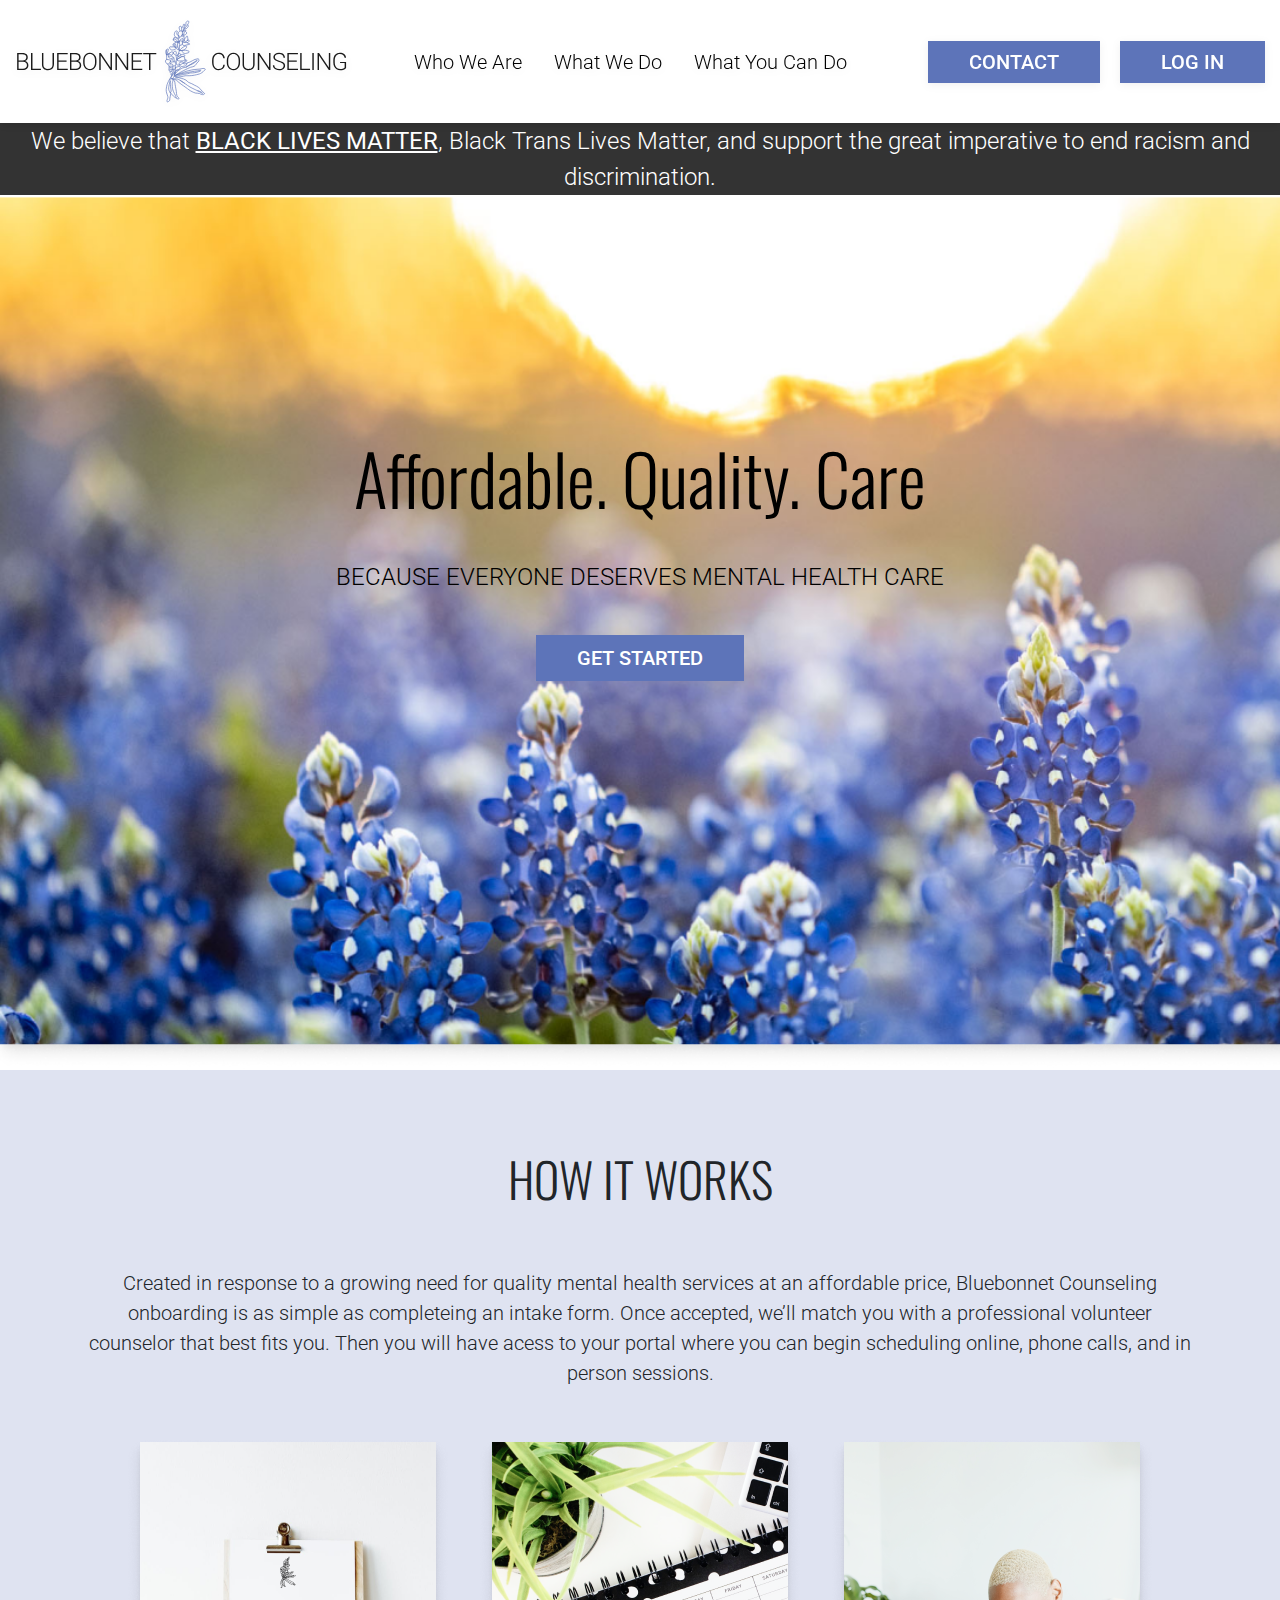
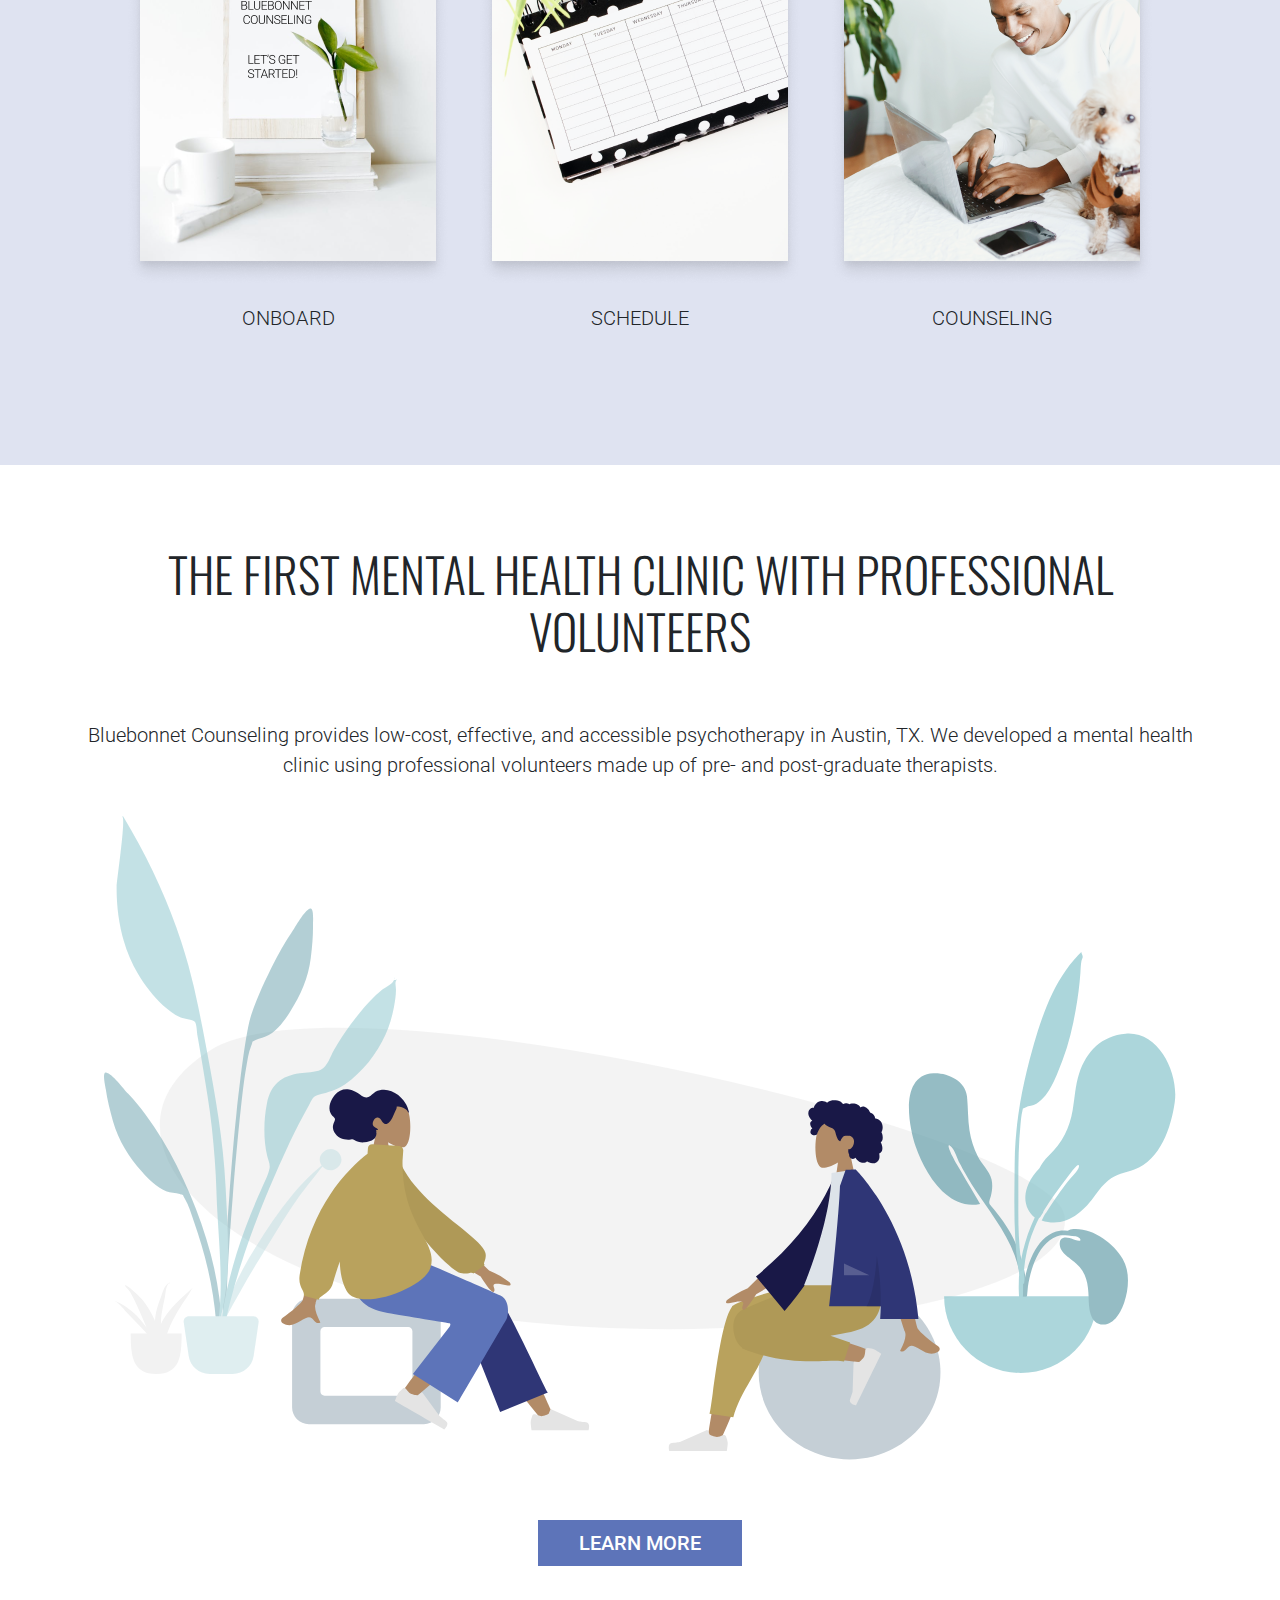
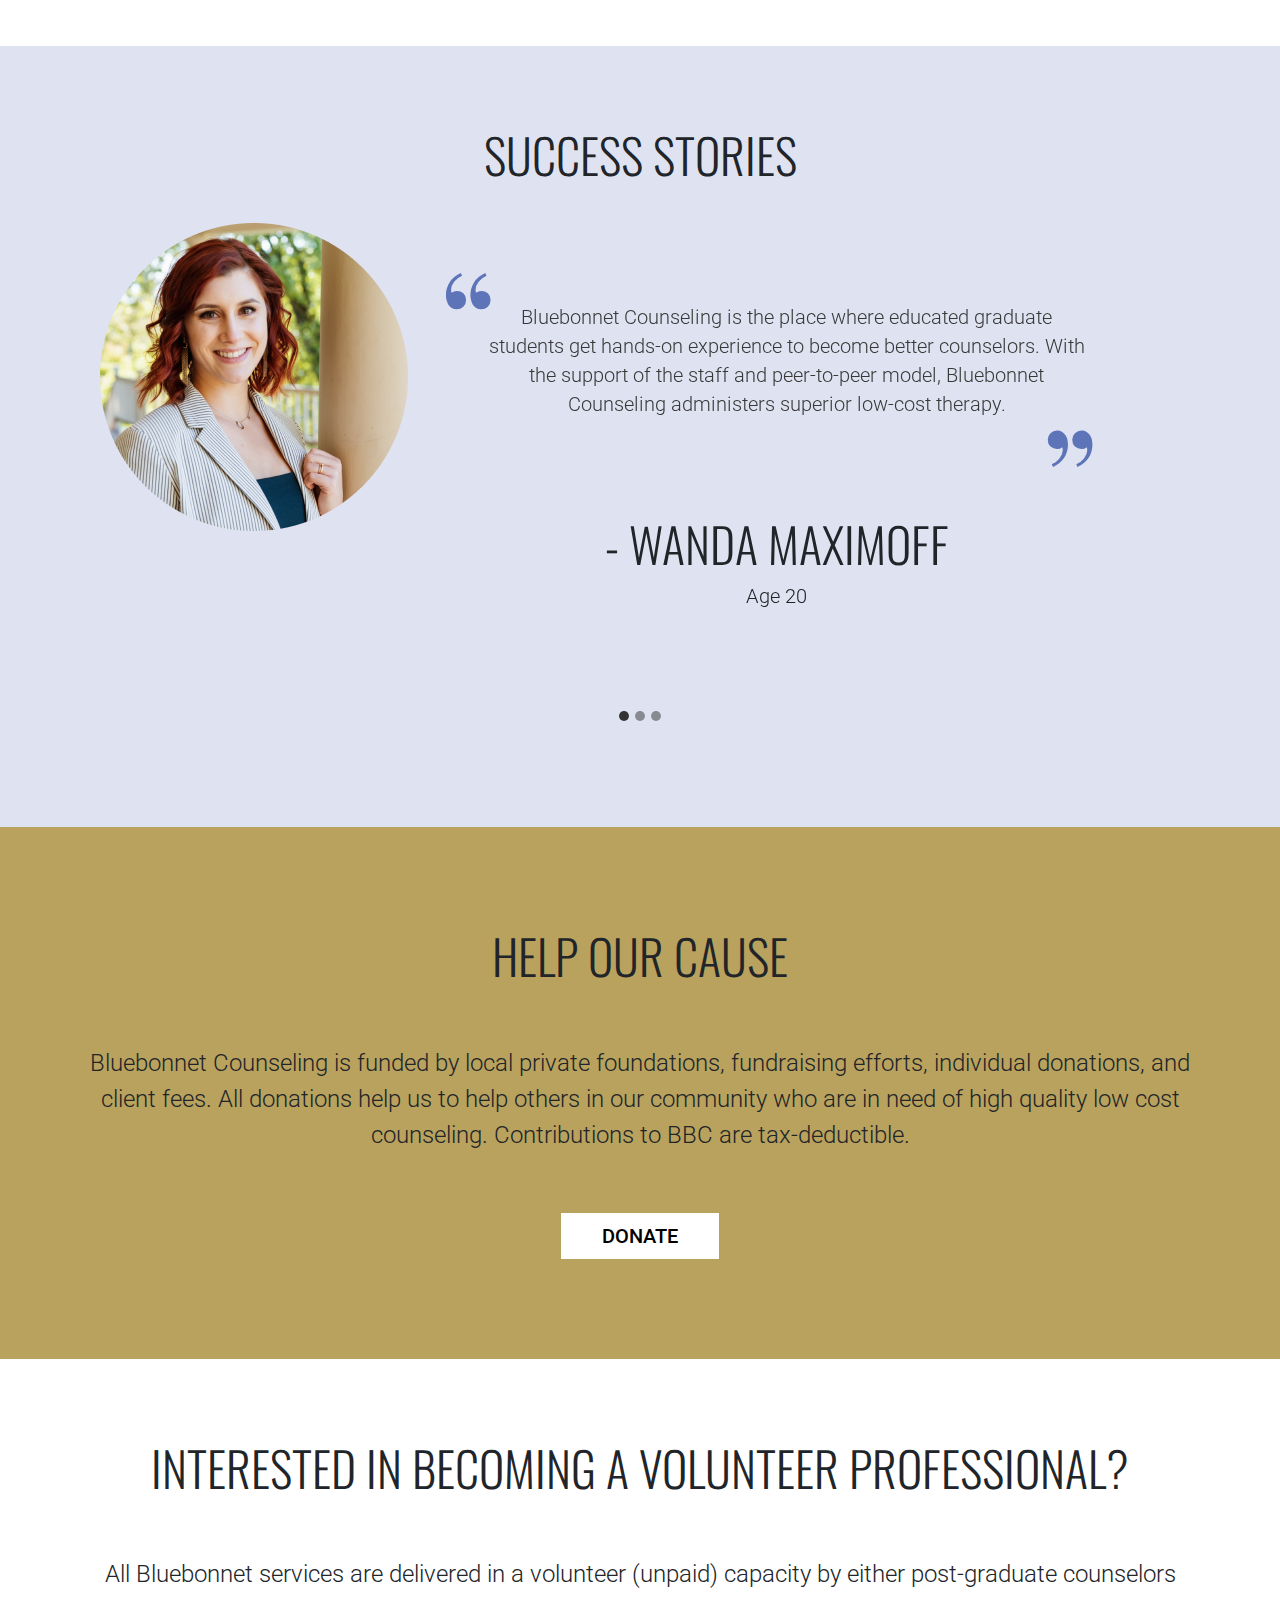
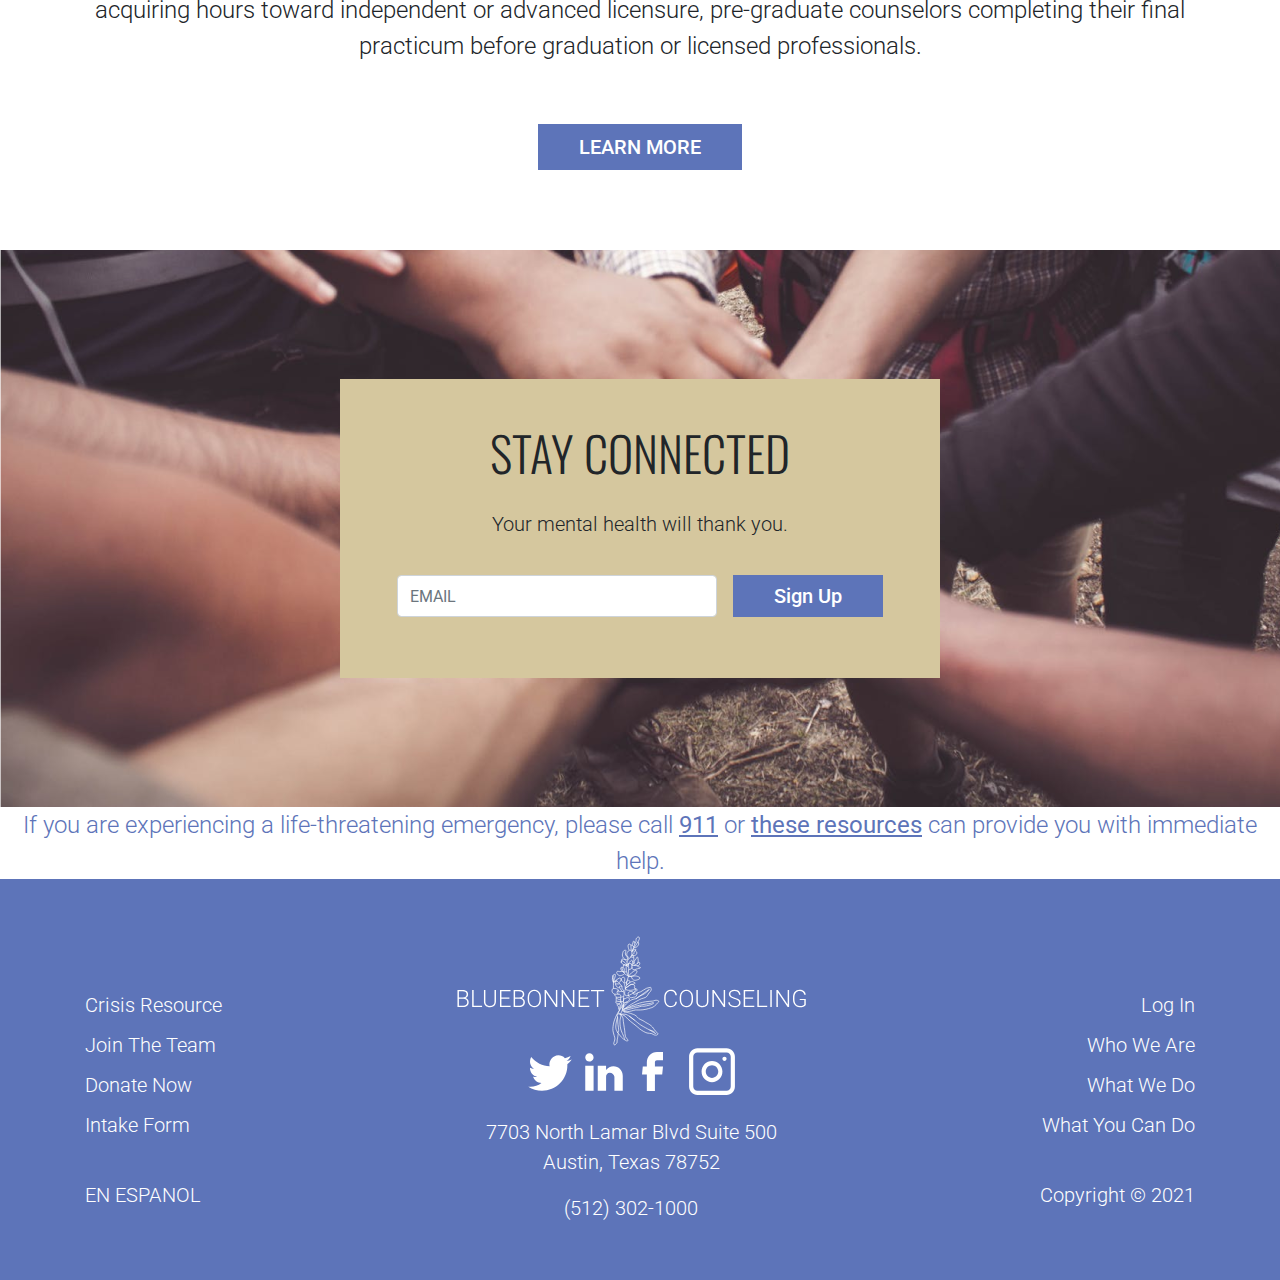
==== index.html @ f4c3ac66 "stuffs" ====
<!DOCTYPE html>
<html>
<head>
<title>Bluebonnet Counseling</title>
<link rel="stylesheet" href="https://stackpath.bootstrapcdn.com/bootstrap/4.4.1/css/bootstrap.min.css" integrity="sha384-Vkoo8x4CGsO3+Hhxv8T/Q5PaXtkKtu6ug5TOeNV6gBiFeWPGFN9MuhOf23Q9Ifjh" crossorigin="anonymous">
<link rel="stylesheet" href="css/stylehome.css">
<link rel="preconnect" href="https://fonts.gstatic.com">
<link href="https://fonts.googleapis.com/css2?family=Roboto:ital,wght@0,300;0,400;0,700;1,300;1,400;1,700&family=Sawarabi+Gothic&display=swap" rel="stylesheet">
<link rel="preconnect" href="https://fonts.gstatic.com">
<link href="https://fonts.googleapis.com/css2?family=Playfair+Display:wght@400;700&display=swap" rel="stylesheet">
<link rel="preconnect" href="https://fonts.gstatic.com">
<link href="https://fonts.googleapis.com/css2?family=Oswald:wght@300;400;600;700&display=swap" rel="stylesheet">
</head>
<body>
  <!--WOOP WOOP GO TEAM-->
    <!--Navigation-->
    <header class="mainNav">
        <div class="container-fluid navContainer d-flex">
           <!--  <a class="nav justify-content-start navbar-brand" href="#">LOGO</a>
            <button class="navbar-toggler" type="button" data-toggle="collapse" data-target="#navbarSupportedContent" aria-controls="navbarSupportedContent" aria-expanded="false" aria-label="Toggle navigation">
              <span class="navbar-toggler-icon"></span>
            </button> -->
        <div class="nav-menu left-nav mr-auto">
          <a href="index.html"><img src="images/Logo.svg"></a>
        </div>
        <div class="nav-menu mid-nav align-self-center mx-auto">
        <ul class="nav">
            <li class="nav-item">
              <a class="nav-link active" href="who we are.html">Who We Are</a>
            </li>
            <li class="nav-item">
              <a class="nav-link" href="what we do.html">What We Do</a>
            </li>
            <li class="nav-item">
              <a class="nav-link" href="#">What You Can Do</a>
            </li>
          </ul>
        </div>
        <div class="nav-menu right-nav align-self-center ml-auto">
          <button type="button" class="nav-btn blue-btn btn btn-primary">CONTACT</button>
          <button type="button" class="nav-btn blue-btn btn btn-primary">LOG IN</button>
        </div>
          <!-- <button class="navbtn btn btn-outline-success my-2 my-sm-0" type="submit">Contact</button>
          <button class="navbtn btn btn-outline-success my-2 my-sm-0" type="submit">Log In</button> -->
        </div>
    </header>

    <!-- BLM Banner-->
    <section class="BLM">
      <span><p class="banner-txt" style="margin-bottom:0px !important">We believe that <a class="banner-txt banner-link" href="#">BLACK LIVES MATTER</a>, Black Trans Lives Matter, and support the great imperative to end racism and discrimination.</p></span>
    </section>

    <!-- Hero -->
    <section class="hero">
    <div class="jumbotron-fluid hero-space">
      <div class="jumboCopy">
        <div class="heroText">
        <h1 class="display-4">Affordable. Quality. Care</h1>
        <p class="lead">BECAUSE EVERYONE DESERVES MENTAL HEALTH CARE</p>
        <a id="hero-btn" class="btn blue-btn btn-primary btn-lg" href="#" role="button">GET STARTED</a>
      </div>
    </div>
      </div>

</section>

<!-- How It Works -->
<section class="section how-it-works">
    <div class="container">
        <h2 class="h-center">HOW IT WORKS</h2>
        <p class="txt">Created in response to a growing need for quality mental health services at an affordable price, Bluebonnet Counseling onboarding is as simple as completeing an intake form. Once accepted, we’ll match you with a professional volunteer counselor that best fits you. Then you will have acess to your portal where you can begin scheduling online, phone calls, and in person sessions.</p>
        <div class="row steps d-flex justify-content-center">
            <div class="flex-item"><img src="images/onboard img.png">
                <p class="txt">ONBOARD</p>
            </div>
            <div class="flex-item"><img src="images/schedule img.png">
                <p class="txt">SCHEDULE</p>
            </div>
            <div class="flex-item"><img src="images/counseling img.png">
                <p class="txt">COUNSELING</p>
            </div>
        </div>
</div>
</section>

<!-- The first clinic with professional volunteers -->
<section class="section first-clinic">
  <div class="container">
    <div class="content">
  <h2 class="h-center"> THE FIRST MENTAL HEALTH CLINIC WITH PROFESSIONAL VOLUNTEERS</h2>
  <p class="txt" id="sectionTXT">Bluebonnet Counseling provides low-cost, effective, and accessible psychotherapy in Austin, TX. We developed a mental health clinic using professional volunteers made up of pre- and post-graduate therapists.</p>
  <img src="images/Frame 3.svg">
  <a class="btn section-btn blue-btn btn-primary btn-lg" href="#" role="button">LEARN MORE</a>
</div>
</div>


</section>


<!-- Success Stories -->
<section class="section success-stories">
    <h2 class="h-center">SUCCESS STORIES</h2>
    <div id="carouselExampleIndicators" class="carousel slide container" data-ride="carousel">
      <ol class="carousel-indicators">
        <li data-target="#carouselExampleIndicators" data-slide-to="0" class="active"></li>
        <li data-target="#carouselExampleIndicators" data-slide-to="1"></li>
        <li data-target="#carouselExampleIndicators" data-slide-to="2"></li>
      </ol>
      <div class="carousel-inner container">
        <div class="carousel-item active">
          <div class="d-flex">
          <img class="successIMG" src="images/img wanda m.png">
          <div class="carousel-txt"><blockquote><p class="quote-txt">Bluebonnet Counseling is the place where educated graduate students get hands-on experience to become better counselors. With the support of the staff and peer-to-peer model, Bluebonnet Counseling administers superior low-cost therapy.</p></blockquote>
          <div class="person"><h2>- WANDA MAXIMOFF</h2>
            <p>Age 20</p>
          </div> 
        </div>
        </div>
        </div>
        <div class="carousel-item">
          <img src="..." class="d-block w-100" alt="...">
        </div>
        <div class="carousel-item">
          <img src="..." class="d-block w-100" alt="...">
        </div>
      </div>
    </div>
</section>

<!-- Donate -->
<section class="section donate">
  <div class="container-fluid">
    <div class="jumbotron-fluid sectionContainer">
        <div class="container sectionText">
        <h2 class="h-center">HELP OUR CAUSE</h2>
        <p class="txt lead">Bluebonnet Counseling is funded by local private foundations, fundraising efforts,
          individual donations, and client fees. All donations help us to help others in our community 
          who are in need of high quality low cost counseling. Contributions to BBC are tax-deductible.</p>
        <a class="btn btn-light btn-primary btn-lg" href="#" role="button">DONATE</a>
    </div>
      </div>
    </div>
</section>

<!-- Becoming a Volunteer Professional -->
<section class="section volunteer">
  <div class="container-fluid">
    <div class="jumbotron-fluid sectionContainer">
        <div class="container sectionText">
        <h2 class="h-center">INTERESTED IN BECOMING A VOLUNTEER PROFESSIONAL?</h2>
        <p class="txt lead">All Bluebonnet services are delivered in a volunteer (unpaid) capacity by either
          post-graduate counselors acquiring hours toward independent or advanced licensure, pre-graduate counselors completing their final practicum before graduation or licensed professionals.</p>
        <a class="btn blue-btn btn-primary btn-lg" href="#" role="button">LEARN MORE</a>
    </div>
      </div>
    </div>
</section>


<!-- Subscribe -->
<section class="subscribeSection">
  <form class="container subscribe">
    <div class="form-txt">
    <h2 id="h-signup">STAY CONNECTED</h2>
    <p class="txt">Your mental health will thank you.</p>
  </div>
    <div class="form-group">
      <input type="email" class="form-control" id="exampleInputEmail1" aria-describedby="emailHelp"
        placeholder="EMAIL">
        <span class="input-group-btn">
          <button id="signup-btn" type="submit" class="blue-btn btn btn-primary">Sign Up</button>
        </span>      
    </div>
  </form>
</section> 

<!-- Footer -->
<footer id="myFooter">
  <div class="crisis-banner">
    <span><p class="banner-txt">If you are experiencing a life-threatening emergency, please call <a class="crisis-link" href="#">911</a> or <a class="crisis-link" href="#">these resources</a> can provide you with immediate help.</p></span>
    </div>    
  <div class="container footerContainer d-flex d-flex justify-content-between">
      <div class="footer-menu left-menu">
        <ul class="list-unstyled">
          <li class="footer-list"> <a class="footer-link" href="#">Crisis Resource</a></li>
          <li class="footer-list"> <a class="footer-link" href="#">Join The Team</a></li>
          <li class="footer-list"> <a class="footer-link" href="#">Donate Now</a></li>
          <li class="footer-list"> <a class="footer-link" href="#">Intake Form</a></li>
          <li class="last-item"> <a class="footer-link" href="#">EN ESPANOL</a></li>
        </ul>
      </div>
      <div class="footer menu mid-menu">
        <img id="footerLogo" src="images/footer Logo.svg">
        <div class="social-media">
          <a class="social"><img id="twitter" src="images/twitter.svg"></a>
          <a class="social" href="#"><img id="linked-in" src="images/LinkedIn.svg"></a>
          <a class="social" href="#"><img id="facebook" src="images/facebook.svg"></a>
          <a class="social" href="#"><img id="instagram" src="images/instagram.svg"></a>
        </div>
        <p class="footer-txt">7703 North Lamar Blvd Suite 500 
          <br>Austin, Texas 78752</p>
        <p class="footer-txt">(512) 302-1000</p>
      </div>
      <div class="footer-menu right-menu">
        <ul class="list-unstyled">
          <li class="footer-list"> <a class="footer-link" href="#">Log In</a></li>
          <li class="footer-list"> <a class="footer-link" href="#">Who We Are</a></li>
          <li class="footer-list"> <a class="footer-link" href="#">What We Do</a></li>
          <li class="footer-list"> <a class="footer-link" href="#">What You Can Do</a></li>
          <li class="last-item">Copyright © 2021</li>
        </ul>
      </div>


  </div>

</footer>

</body>
</html>
---- css/stylehome.css ----
.section {
    padding-top: 80px;
    padding-bottom: 80px;
}
.h-center {
    text-align: center;
    margin-bottom: 40px;
}
p {
    font-size: 20px;
    font-family: 'Roboto', sans-serif;
    font-weight:300;
}
.txt {
    text-align: center;
    padding-top: 20px;
    padding-bottom: 20px;
    font-family: 'Roboto', sans-serif;
    font-size: 20px;
    font-weight: 300;
}

h1, h2 {
    font-family: 'Oswald', sans-serif;
    font-weight: 300; 
}

h2 {
    font-size: 48px;
}

h3 {
    font-size: 30px;
    padding-top: 20px;
    padding-bottom: 20px;
    font-family: 'Roboto', sans-serif;
    font-weight: 300;
    text-align: center;
}

h4 {
    font-size: 30px;
    padding-top: 20px;
    padding-bottom: 20px;
    font-family: 'Roboto', sans-serif;
    font-weight: 300;
    text-align: center;
}

.btn {
    font-family: 'Roboto', sans-serif;
    font-size: 20px;
    font-weight: 500;
    border-radius: 0%;
    border: none;
    padding-left: 41px;
    padding-right: 41px;
}
.btn-light {
    background-color: white;
    color: black;
}
.blue-btn {
    background-color: #5d74b9;
    color: white;
}

.btn-primary:hover, .btn-primary:focus, .btn-primary:active, .btn-primary.active {
    color: white;
    background-color: black;
}


/* Nav Styling */
.navContainer {
    padding-top: 20px;
    padding-bottom: 20px;
}

.nav-item {
    font-size: 20px;
    font-family: 'Roboto', sans-serif;
    font-weight: 300;
}
.nav-link {
    color: black;
}
 .mid-nav {
     text-align: center;
 }

 .nav-btn {
     margin-left: 16px;
 }
.mainNav {
    box-shadow: 0px 4px 6px -1px rgba(0, 0, 0, 0.1);
filter: drop-shadow(0px 2px 4px rgba(0, 0, 0, 0.06));
}

/* Hero Styling */

.hero-space{
    background-image: url("../images/bluebonnet-sunrise-1-2\ 1.png");
    background-size: cover;
    background-repeat: no-repeat;
    height: 100%;
    height: calc(100vh - 25px);
    display: flex;
    align-items: center;
    justify-content: center;
  }
  .jumboCopy {
    width: 70%;
    min-width: 500px;
    max-width: 700px;
    color: black;
    text-align: center;
  }
.heroContainer {
    text-align: center;
    padding-top: 80px;
    padding-bottom: 80px;
}

.heroText {
    padding-top: 50px;
    padding-bottom: 200px;
}

.display-4 {
    margin-bottom: 40px;
    font-size: 70px;
}

.lead {
    margin-bottom: 40px;
    font-size: 24px;
}

#hero-btn {
    width:fit-content;
}

  

/* BLM Banner */

.BLM {
    background-color: #333333;
    color: white;
    text-align: center;
    margin: 0;
}

.banner-txt {
    font-size: 24px;
}

.banner-link {
    font-weight: 400;
    text-decoration: underline;
    color: white;
}


/* How It Works Styling */
.how-it-works {
    background-color:#DFE3F1;
}

.flex-item {
   margin: 16px;
}

/* first clinic with professional volunteers*/
.content {
    text-align: center;
}


/* Success Stories Styling*/
.carousel-inner {
    display: flex;
    flex-direction: row;
}
.success-stories {
    background-color: #DFE3F1;
}

blockquote {
    font-family: 'Roboto', sans-serif;
    font-size: 19px;
    line-height: 1.45;
    color: #383838;
    text-align: center;
    margin-top: 80px;
    z-index: 10px;
    margin-left: 20px;
    
}

.quote-txt {
    width: 717px;
    padding-left: 60px;
    padding-right: 60px;
    padding-bottom: 80px;
}

blockquote:before {
    font-family: 'Playfair Display', serif;
    display: block;
    padding-left: 10px;
    content: "\201C";
    font-size: 144px;
    position: absolute;
    top: -80px;
    color: #5d74b9;
    z-index: 10px;
    margin-top: 70px;
}

blockquote:after {
    font-family: 'Playfair Display', serif;
    position: absolute;
   /* display: block; don't use this, it raised the quote too high from the bottom - defeated line-height? */
    float:right;
    font-size:144px;
    line-height: 1;
    bottom: 120px;
    right: 80px;
    content: "\201D";
    color: #5d74b9;
}

.successIMG {
    max-width: 308px;
    max-height: 308px;

}

.person {
    display: flex;
    flex-direction: column;
    text-align: center;
    position: relative;
    margin-bottom: 40px;
}

.carousel-inner {
    padding-bottom: 80px;
}

/* Success Stories Styling*/

ol.carousel-indicators li,
ol.carousel-indicators li.active {
    border-radius: 50%;
    height: 10px;
    width: 10px;
    background-color: #333333;
}

.sectionContainer {
    text-align: center;
}

.quotation {
    font-family: 'Playfair Display', serif;
    font-weight: 700;
    font-size: 144px;
}


/* Become a volunteer styling */

/* Help our cause styling */
.donate {
    background-color: #b9a25d;
    padding-top: 100px;
    padding-bottom: 100px;
}

/* Stay Connected Styling*/
.subscribe {
    text-align: center;
    max-width: 600px;
    margin: 35px auto;
    padding: 45px;
    background-color: #D5C79E;
}
.subscribeSection {
    background-image: url(../images/hands\ in.png);
    background-size: cover;
    align-items: center;
    display: flex;
    justify-content: center;
    align-items: center;
    height: 557px;
}

.form-group {
    display: flex;
    justify-content: center;
}

input {
    margin-right: 16px;
}

.form-control {
    height: 42px;
    width: 320px;
}

#sign-btn {
    align-self: center;
}
/*.emailContain {
    background: url("../images/emailBG.jpg");
    background-size: cover;
    display: flex;
    align-items: center;
    flex-direction: column;
    align-items: center;
    justify-content: center;
    height: 500px;
  }*/

/* footer styling*/

.mid-menu {
    display: flex;
    flex-direction: column;
    text-align: center;
}

.right-menu{
    text-align: right;
}

.last-item {
    margin-top: 40px;
}

.footer-list {
    margin-bottom: 10px;
}
.footerContainer {
    padding-top: 41px;
    padding-bottom: 41px;
}

.crisis-banner {
    text-align: center;
    background-color: white;
    color: #5d74b9;
    margin: 0 auto;
}

.last-item, .footer-list {
    font-family: 'Roboto', sans-serif;
    font-size: 20px;
    font-weight: 300;
}

.footer-link {
    color: white;
}

#myFooter {
    background-color: #5d74b9;
}

.left-menu, .right-menu {
    align-self: center;
    padding-top: 40px;
}

.footer-txt, .last-item{
    color: white;
}

.crisis-link {
    font-weight: 400;
    text-decoration: underline;
    color: #5d74b9;
}

.social-media {
    padding-bottom: 20px;
}
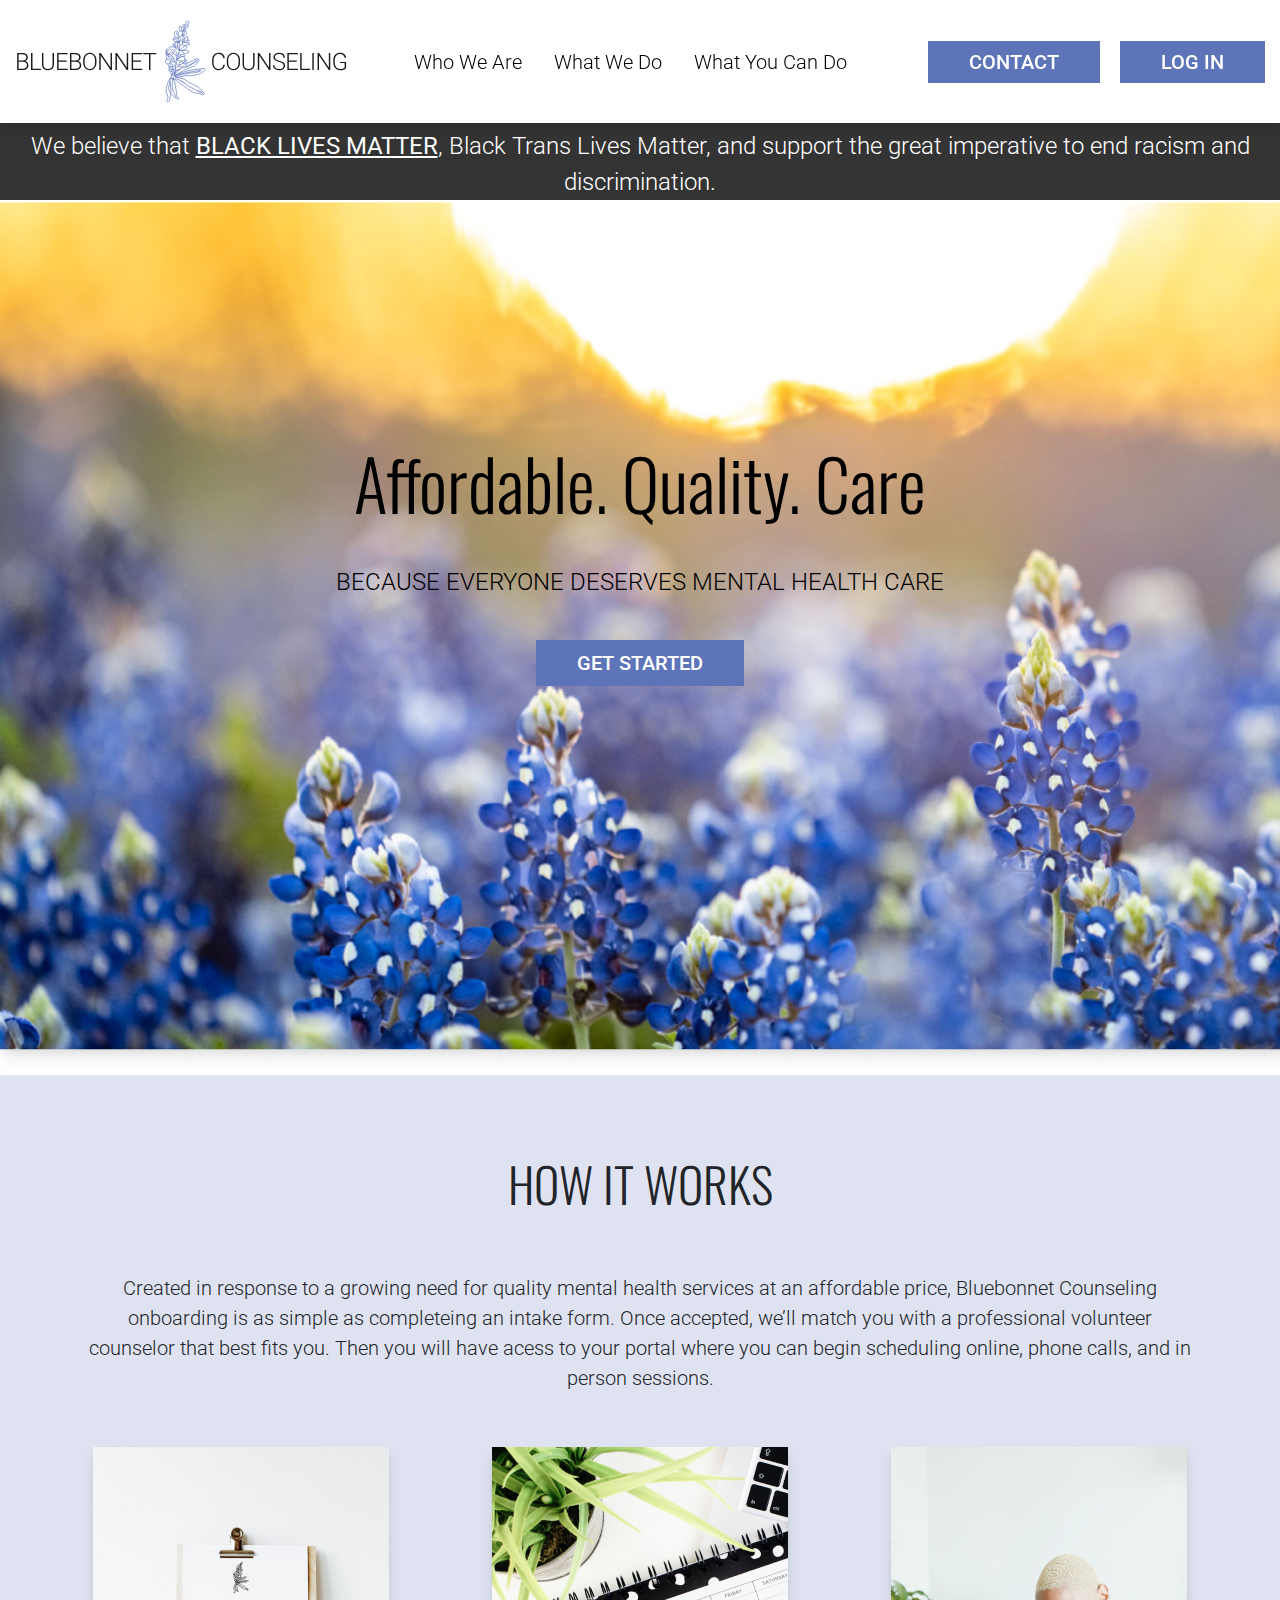
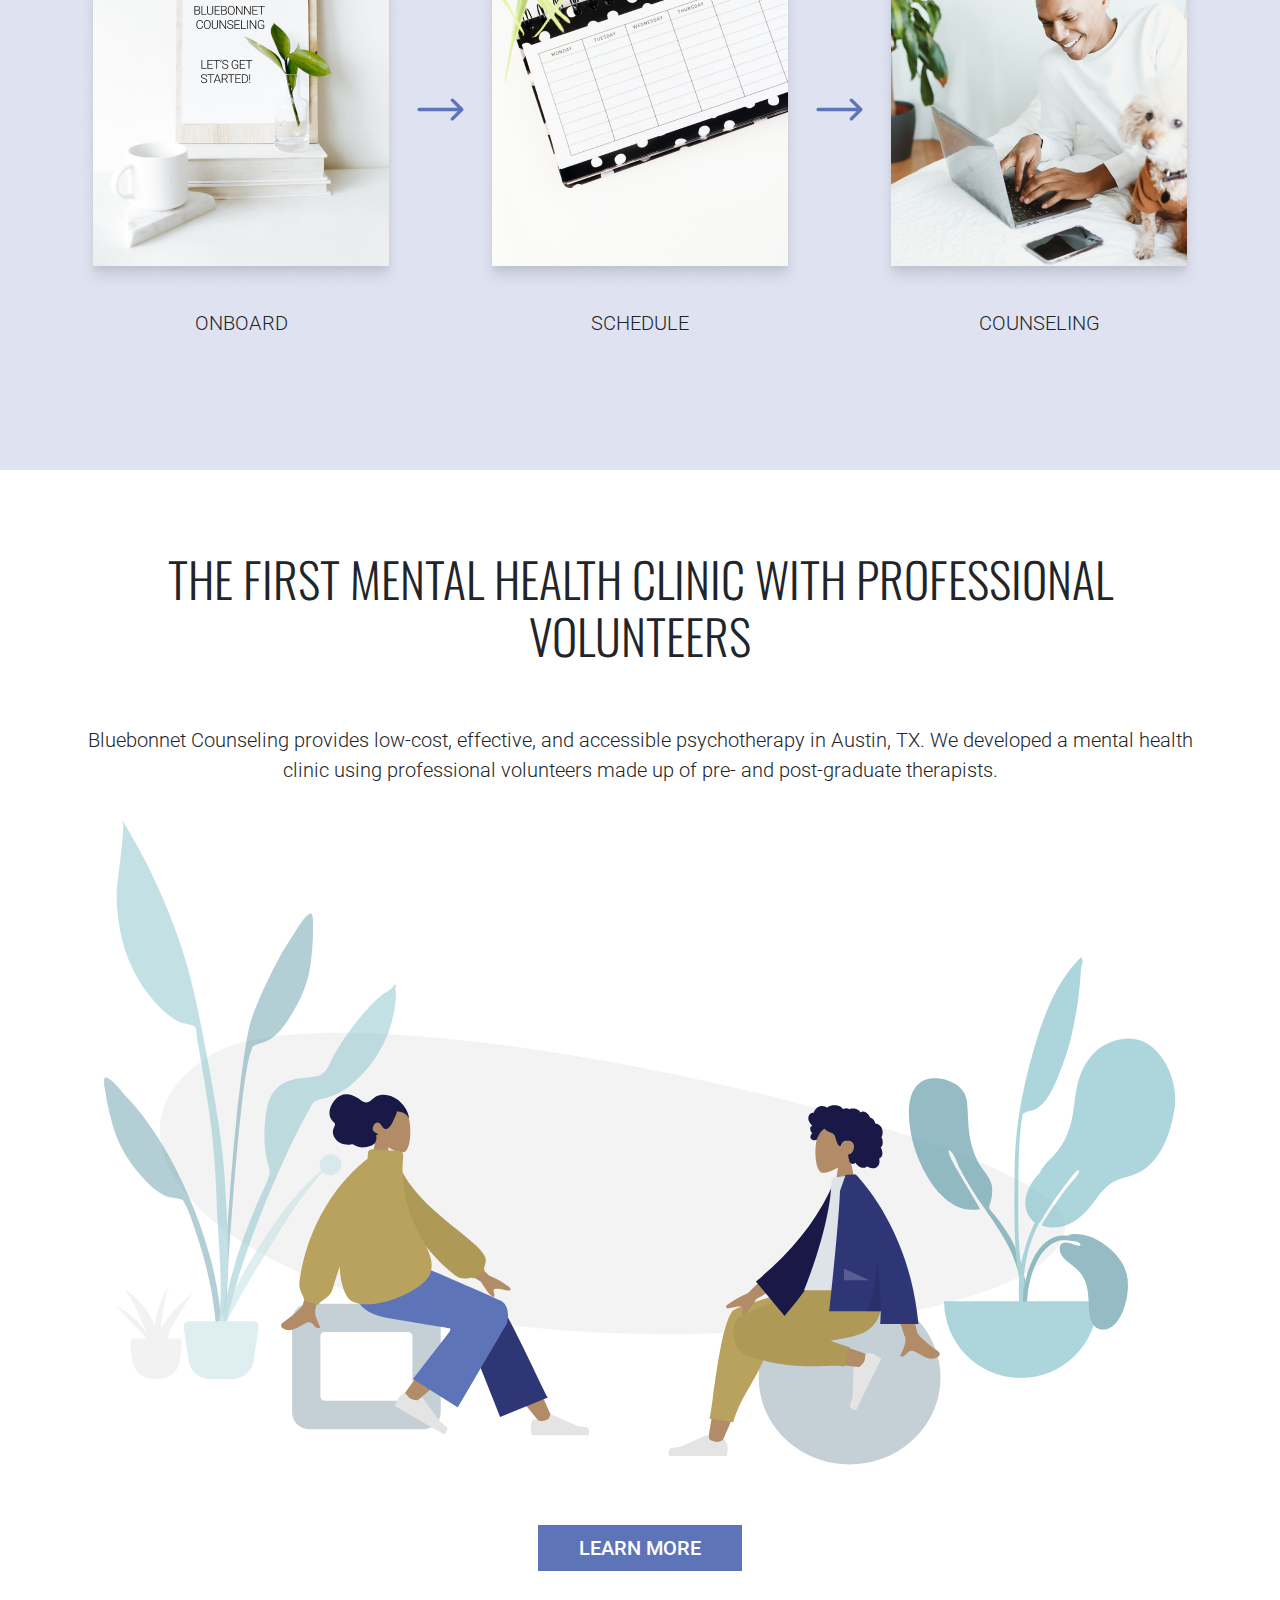
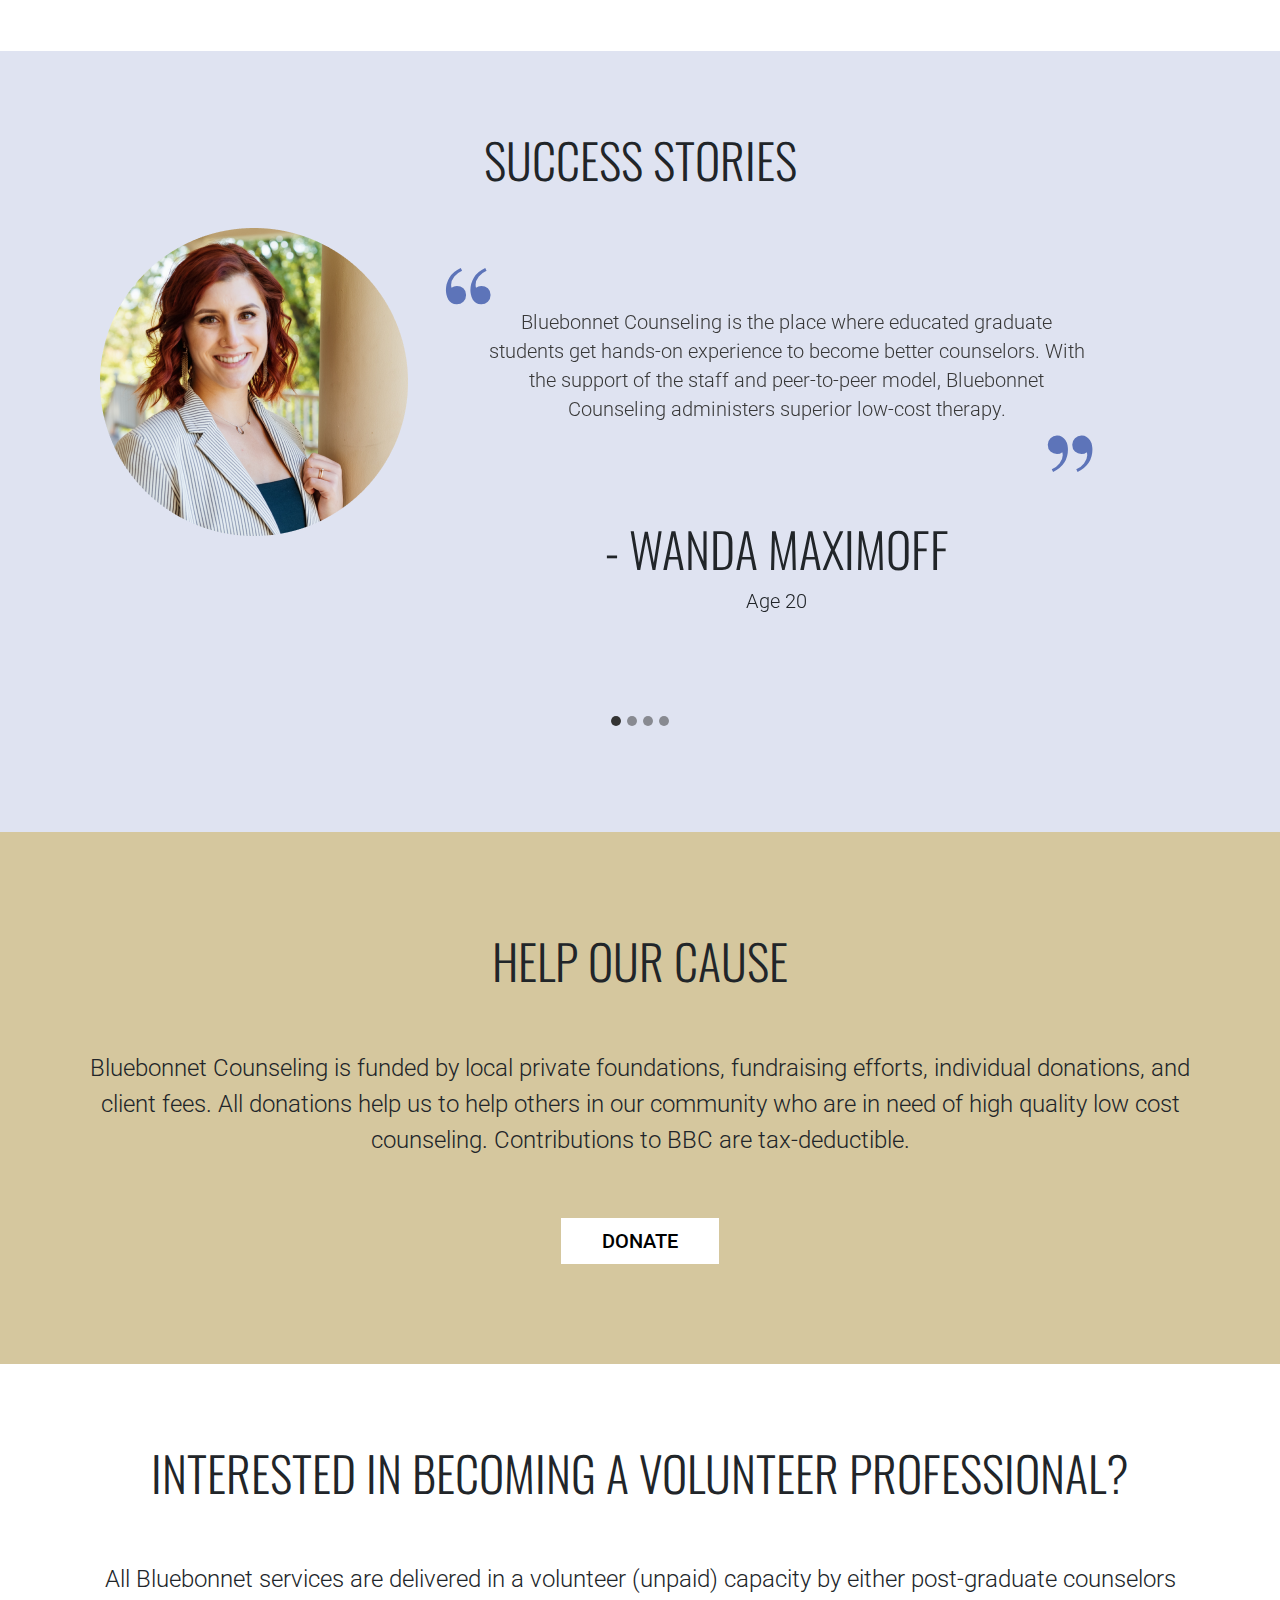
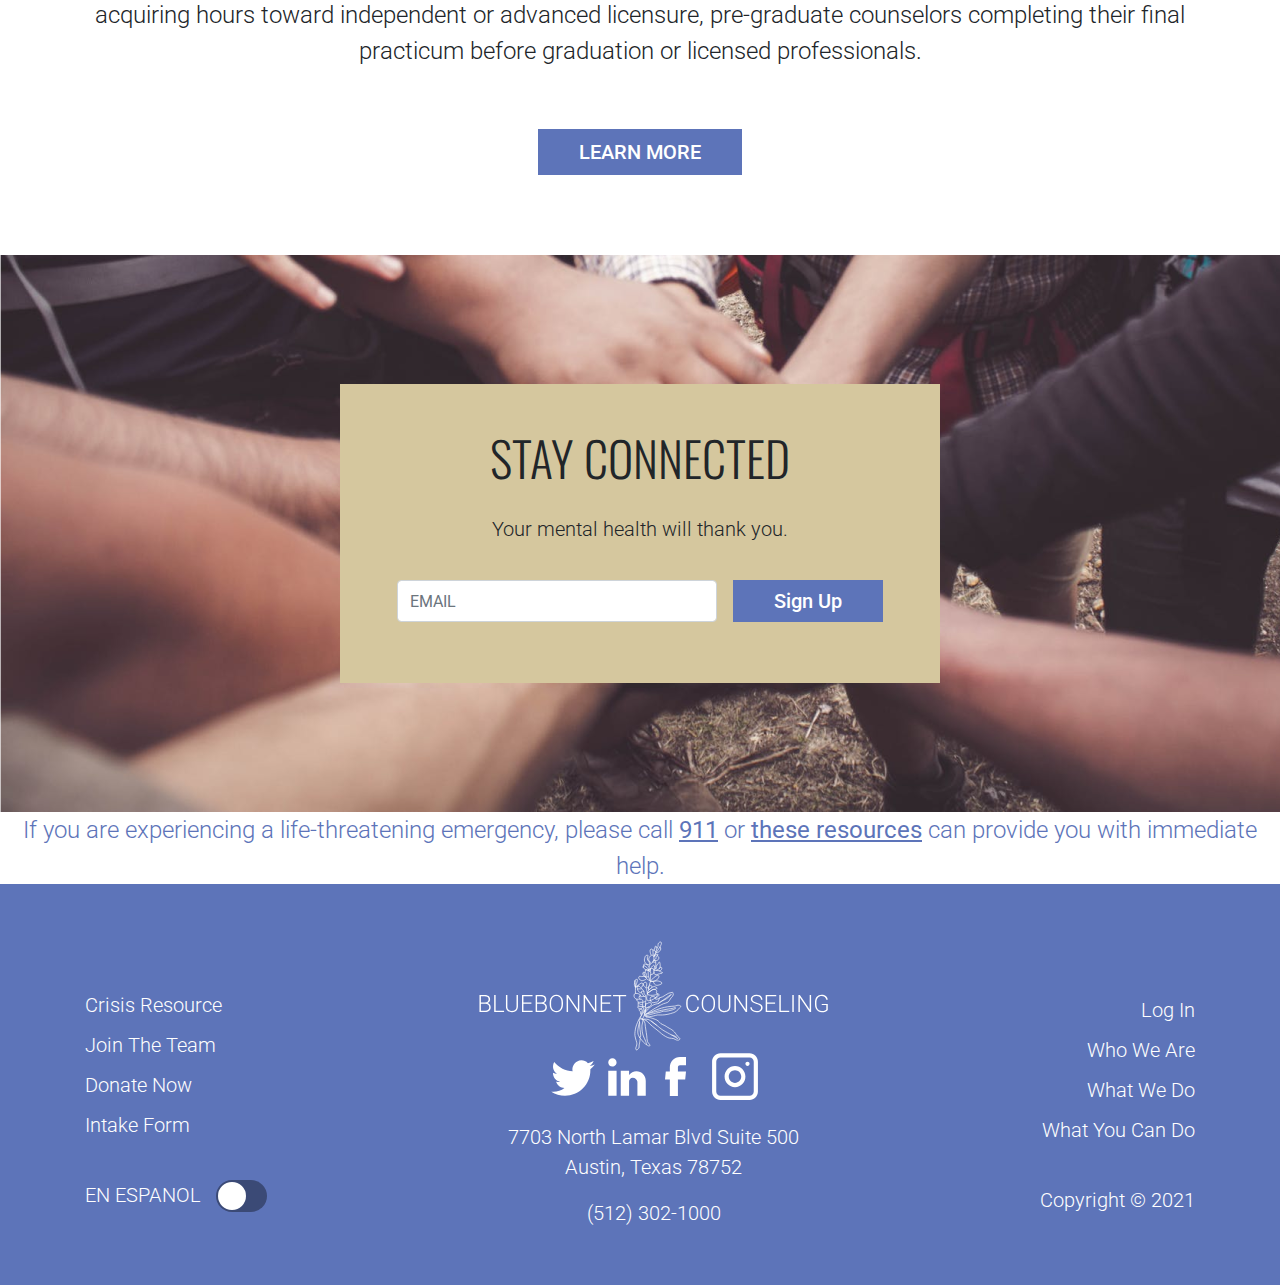
==== commit df876dc2: "carousel and links" ====
--- a/index.html
+++ b/index.html
@@ -68,19 +68,21 @@
 <section class="section how-it-works">
     <div class="container">
         <h2 class="h-center">HOW IT WORKS</h2>
-        <p class="txt">Created in response to a growing need for quality mental health services at an affordable price, Bluebonnet Counseling onboarding is as simple as completeing an intake form. Once accepted, we’ll match you with a professional volunteer counselor that best fits you. Then you will have acess to your portal where you can begin scheduling online, phone calls, and in person sessions.</p>
+        <p class="txt works-text">Created in response to a growing need for quality mental health services at an affordable price, Bluebonnet Counseling onboarding is as simple as completeing an intake form. Once accepted, we’ll match you with a professional volunteer counselor that best fits you. Then you will have acess to your portal where you can begin scheduling online, phone calls, and in person sessions.</p>
+      </div>
         <div class="row steps d-flex justify-content-center">
             <div class="flex-item"><img src="images/onboard img.png">
                 <p class="txt">ONBOARD</p>
             </div>
+            <img class="arrow" src="images/Vector.svg">
             <div class="flex-item"><img src="images/schedule img.png">
                 <p class="txt">SCHEDULE</p>
             </div>
+            <img class="arrow" src="images/Vector.svg">
             <div class="flex-item"><img src="images/counseling img.png">
                 <p class="txt">COUNSELING</p>
             </div>
         </div>
-</div>
 </section>
 
 <!-- The first clinic with professional volunteers -->
@@ -106,6 +108,7 @@
         <li data-target="#carouselExampleIndicators" data-slide-to="0" class="active"></li>
         <li data-target="#carouselExampleIndicators" data-slide-to="1"></li>
         <li data-target="#carouselExampleIndicators" data-slide-to="2"></li>
+        <li data-target="#carouselExampleIndicators" data-slide-to="3"></li>
       </ol>
       <div class="carousel-inner container">
         <div class="carousel-item active">
@@ -119,10 +122,34 @@
         </div>
         </div>
         <div class="carousel-item">
-          <img src="..." class="d-block w-100" alt="...">
+          <div class="d-flex">
+            <img class="successIMG" src="images/img-sam.png">
+            <div class="carousel-txt"><blockquote><p class="quote-txt">It’s so hard to find affordable therapy, especially when you don’t have insurance. Even if you do have insurance, you’re limited to what your insurance plan offers. Bluebonnet eliminate all of that.</p></blockquote>
+            <div class="person"><h2>- SAM WILSON</h2>
+              <p>Age 32</p>
+            </div> 
+          </div>
+          </div>
         </div>
         <div class="carousel-item">
-          <img src="..." class="d-block w-100" alt="...">
+          <div class="d-flex">
+            <img class="successIMG" src="images/img-pepper.png">
+            <div class="carousel-txt"><blockquote><p class="quote-txt">Getting started is the hardest part. I have a lot of anxiety when it comes to talking on the phone and Bluebonnet’s automated system made it easy for me to get signed up and going without having to use the phone!</p></blockquote>
+            <div class="person"><h2>- PEPPER POTTS</h2>
+              <p>Age 42</p>
+            </div> 
+          </div>
+          </div>
+        </div>
+        <div class="carousel-item">
+          <div class="d-flex">
+            <img class="successIMG" src="images/img-shuri.png">
+            <div class="carousel-txt"><blockquote><p class="quote-txt">The Profile Portal is so helpful. I’ve got a busy life so it’s super handy to have a place where I can easily access the information I need, like when my next appointment is and so forth.</p></blockquote>
+            <div class="person"><h2>- SHURI VIBRANIUM</h2>
+              <p>Age 27</p>
+            </div> 
+          </div>
+          </div>
         </div>
       </div>
     </div>
@@ -187,7 +214,12 @@
           <li class="footer-list"> <a class="footer-link" href="#">Join The Team</a></li>
           <li class="footer-list"> <a class="footer-link" href="#">Donate Now</a></li>
           <li class="footer-list"> <a class="footer-link" href="#">Intake Form</a></li>
-          <li class="last-item"> <a class="footer-link" href="#">EN ESPANOL</a></li>
+          <li class="last-item"><a class="footer-link" id="spanish" href="#">EN ESPANOL</a> 
+            <!-- Rounded switch -->
+            <label class="switch">
+              <input type="checkbox">
+              <span class="slider round"></span>
+            </label></li>
         </ul>
       </div>
       <div class="footer menu mid-menu">
@@ -205,8 +237,8 @@
       <div class="footer-menu right-menu">
         <ul class="list-unstyled">
           <li class="footer-list"> <a class="footer-link" href="#">Log In</a></li>
-          <li class="footer-list"> <a class="footer-link" href="#">Who We Are</a></li>
-          <li class="footer-list"> <a class="footer-link" href="#">What We Do</a></li>
+          <li class="footer-list"> <a class="footer-link" href="who we are.html">Who We Are</a></li>
+          <li class="footer-list"> <a class="footer-link" href="what we do.html">What We Do</a></li>
           <li class="footer-list"> <a class="footer-link" href="#">What You Can Do</a></li>
           <li class="last-item">Copyright © 2021</li>
         </ul>
@@ -216,6 +248,8 @@
   </div>
 
 </footer>
-
+<script src="https://code.jquery.com/jquery-3.4.1.slim.min.js" integrity="sha384-J6qa4849blE2+poT4WnyKhv5vZF5SrPo0iEjwBvKU7imGFAV0wwj1yYfoRSJoZ+n" crossorigin="anonymous"></script>
+<script src="https://cdn.jsdelivr.net/npm/popper.js@1.16.0/dist/umd/popper.min.js" integrity="sha384-Q6E9RHvbIyZFJoft+2mJbHaEWldlvI9IOYy5n3zV9zzTtmI3UksdQRVvoxMfooAo" crossorigin="anonymous"></script>
+<script src="https://stackpath.bootstrapcdn.com/bootstrap/4.4.1/js/bootstrap.min.js" integrity="sha384-wfSDF2E50Y2D1uUdj0O3uMBJnjuUD4Ih7YwaYd1iqfktj0Uod8GCExl3Og8ifwB6" crossorigin="anonymous"></script>
 </body>
 </html>--- a/css/stylehome.css
+++ b/css/stylehome.css
@@ -55,6 +55,8 @@
     border: none;
     padding-left: 41px;
     padding-right: 41px;
+    filter: drop-shadow(0px 1px 3px rgba(0, 0, 0, 0.1)), drop-shadow(0px 1px 2px rgba(0, 0, 0, 0.06));
+    transition: 0.3s;
 }
 .btn-light {
     background-color: white;
@@ -69,6 +71,13 @@
     color: white;
     background-color: black;
 }
+header {
+    width: 100%;
+    position: fixed;
+    top:0;
+    background-color: white;
+    z-index: 20;
+  }
 
 
 /* Nav Styling */
@@ -84,6 +93,11 @@
 }
 .nav-link {
     color: black;
+}
+
+.nav-link:hover{
+    color: #5d74b9;
+    transition: 0.3s;
 }
  .mid-nav {
      text-align: center;
@@ -150,6 +164,8 @@
     color: white;
     text-align: center;
     margin: 0;
+    z-index: 100;
+    padding-top: 8em;
 }
 
 .banner-txt {
@@ -161,6 +177,14 @@
     text-decoration: underline;
     color: white;
 }
+.banner-link:hover {
+    color: #B9A25D;
+    transition: 0.3s;
+}
+.crisis-link:hover {
+    color:#B9A25D;
+    transition: 0.3s;
+}
 
 
 /* How It Works Styling */
@@ -171,6 +195,11 @@
 .flex-item {
    margin: 16px;
 }
+
+.arrow {
+    align-self: center;
+}
+
 
 /* first clinic with professional volunteers*/
 .content {
@@ -213,7 +242,7 @@
     content: "\201C";
     font-size: 144px;
     position: absolute;
-    top: -80px;
+    top: -90px;
     color: #5d74b9;
     z-index: 10px;
     margin-top: 70px;
@@ -275,7 +304,7 @@
 
 /* Help our cause styling */
 .donate {
-    background-color: #b9a25d;
+    background-color: #D5C79E;
     padding-top: 100px;
     padding-bottom: 100px;
 }
@@ -390,21 +419,92 @@
     padding-bottom: 20px;
 }
 
-
-
-
-
-
-
-
-
-
-
-
-
-
-
-
-
-
-
+.footer-link:hover {
+    color:#D5C79E;
+    text-decoration: none;
+}
+
+/* The switch - the box around the slider */
+.switch {
+    position: relative;
+    display: inline-block;
+    width: 51px;
+    height: 32px;
+  }
+  
+  /* Hide default HTML checkbox */
+  .switch input {
+    opacity: 0;
+    width: 0;
+    height: 0;
+  }
+  
+  /* The slider */
+  .slider {
+    position: absolute;
+    cursor: pointer;
+    top: 0;
+    left: 0;
+    right: 0;
+    bottom: 0;
+    background-color:rgba(0, 0, 0, 0.36);
+    -webkit-transition: .4s;
+    transition: .4s;
+  }
+  
+  .slider:before {
+    position: absolute;
+    content: "";
+    height: 28px;
+    width: 28px;
+    left: 2px;
+    bottom: 2px;
+    border: solid;
+    background-color: white;
+    -webkit-transition: .4s;
+    transition: .4s;
+  }
+  
+  input:checked + .slider {
+    background-color: #B9A25D;
+  }
+  
+  input:focus + .slider {
+    box-shadow: 0 0 1px #3D4A76;
+  }
+  
+  input:checked + .slider:before {
+    -webkit-transform: translateX(22px);
+    -ms-transform: translateX(22px);
+    transform: translateX(20px);
+  }
+  
+  /* Rounded sliders */
+  .slider.round {
+    border-radius: 34px;
+  }
+  
+  .slider.round:before {
+    border-radius: 50%;
+  }
+#spanish {
+    margin-right: 10px;
+}
+
+
+
+
+
+
+
+
+
+
+
+
+
+
+
+
+
+
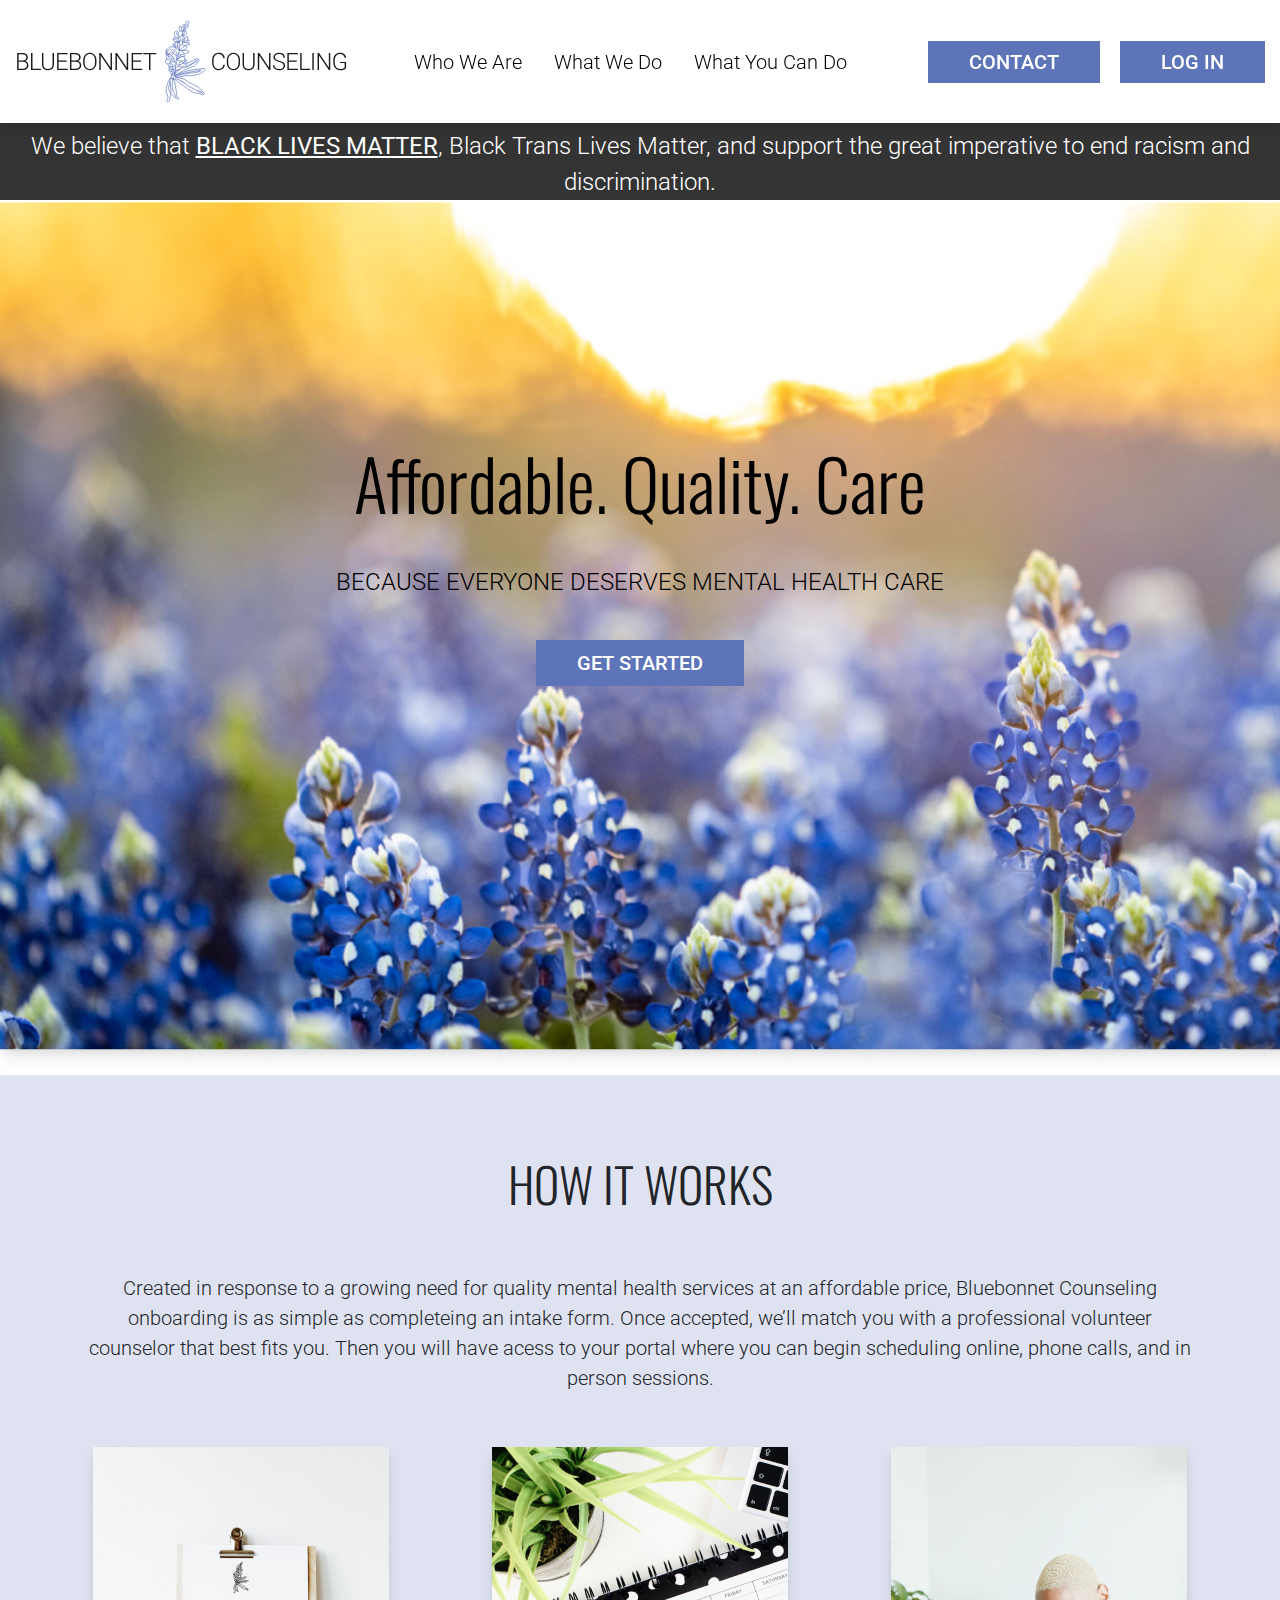
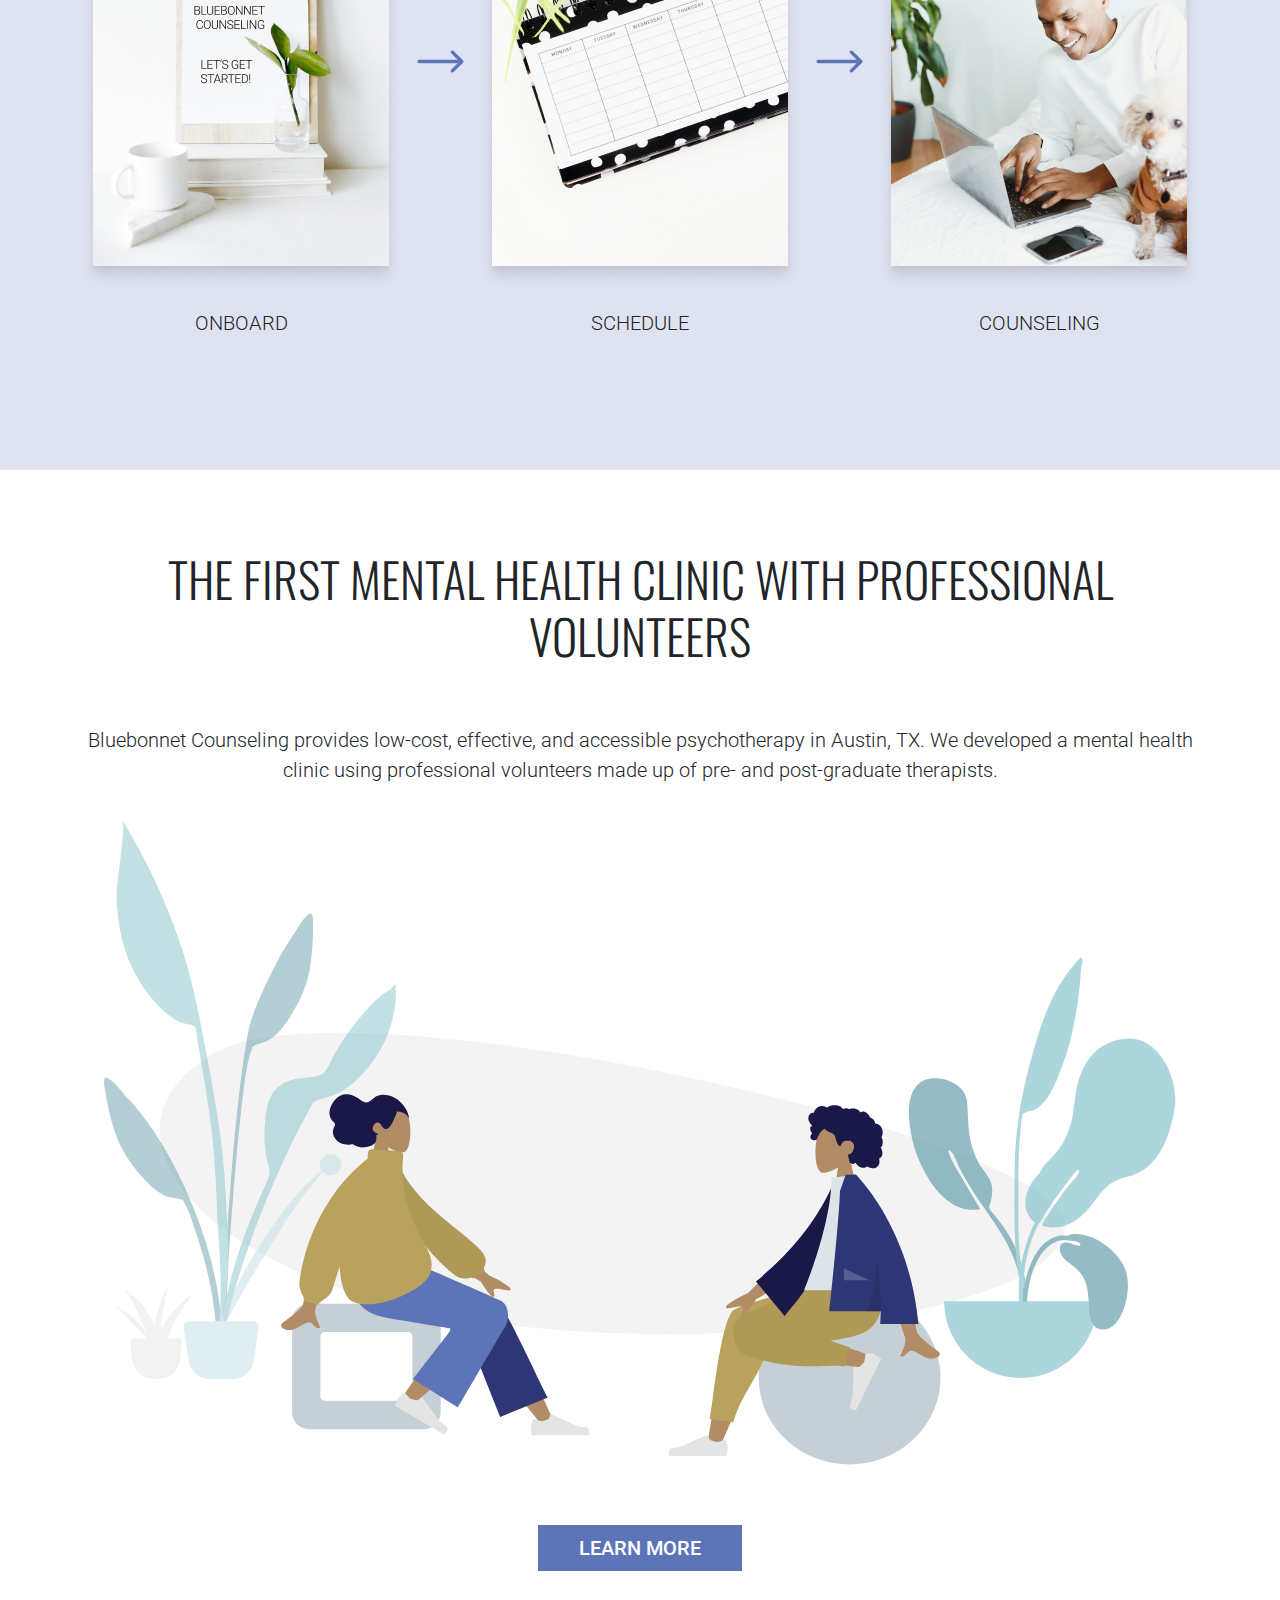
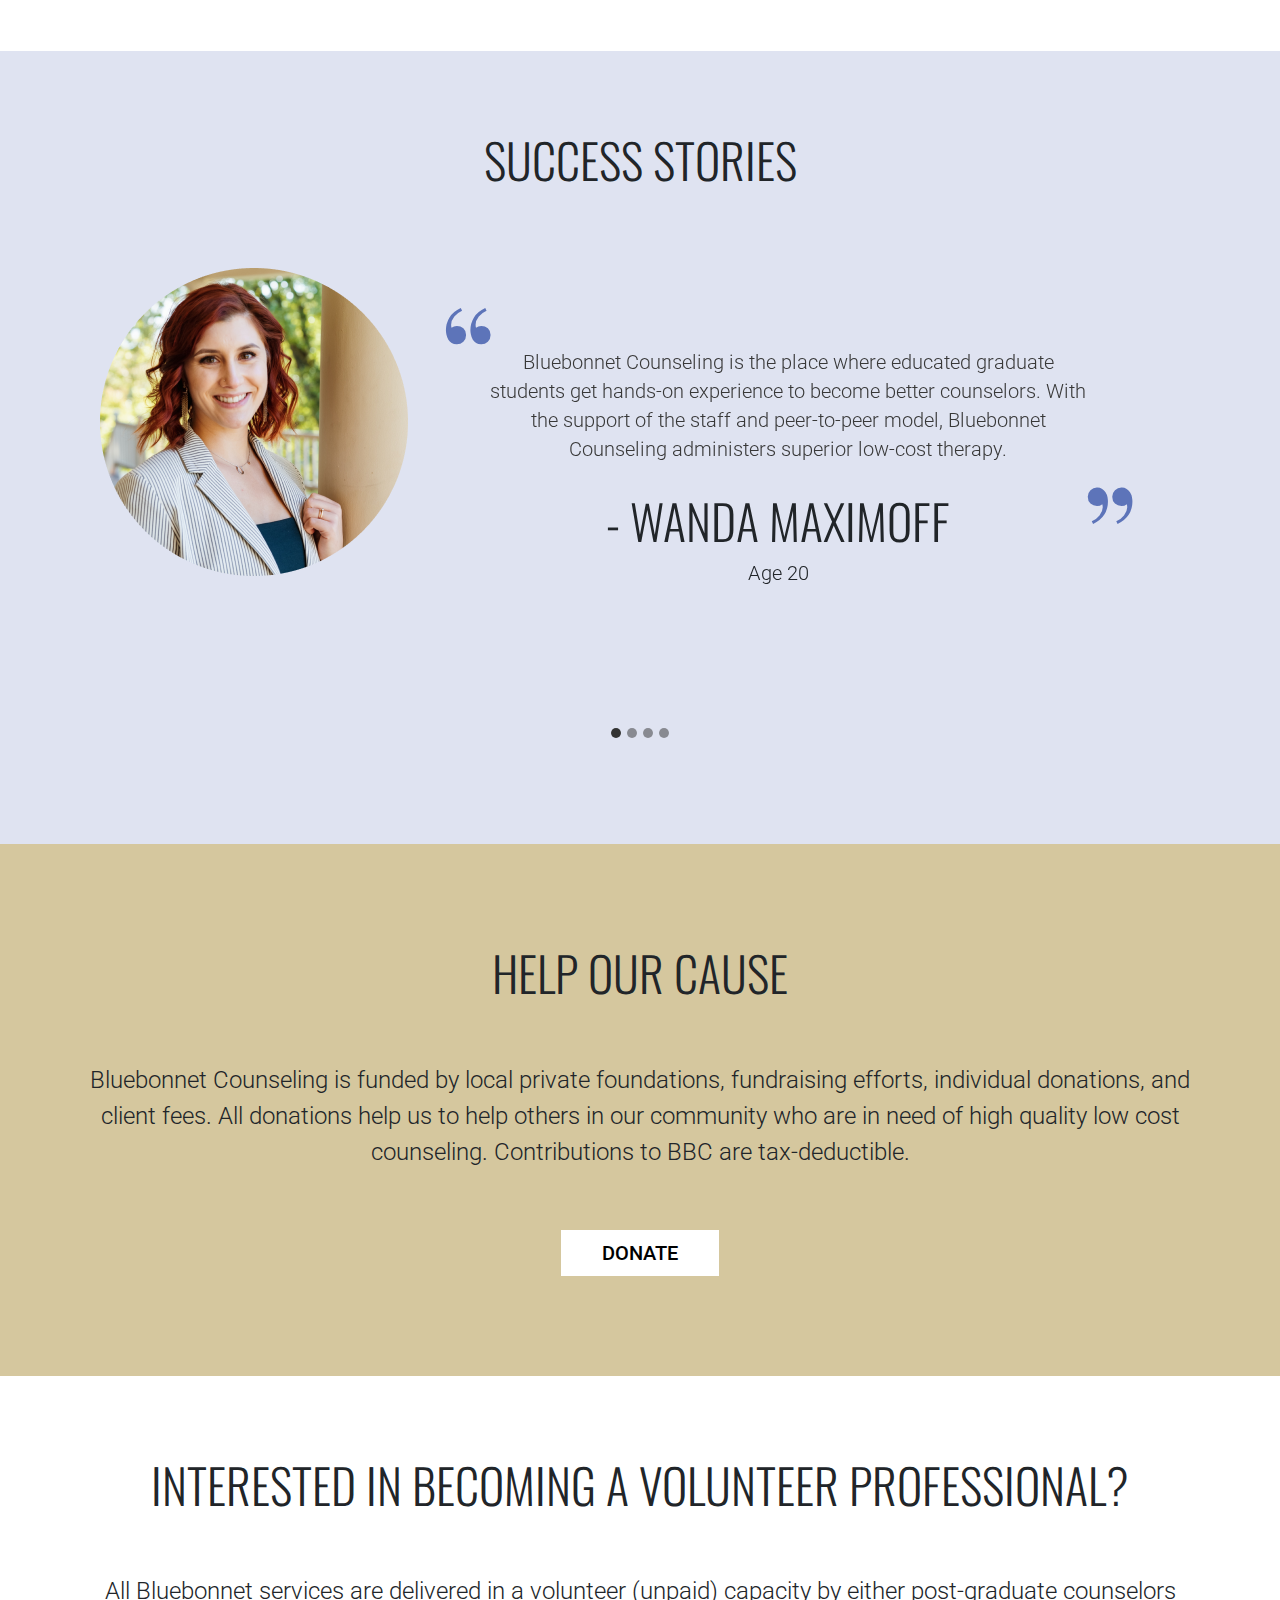
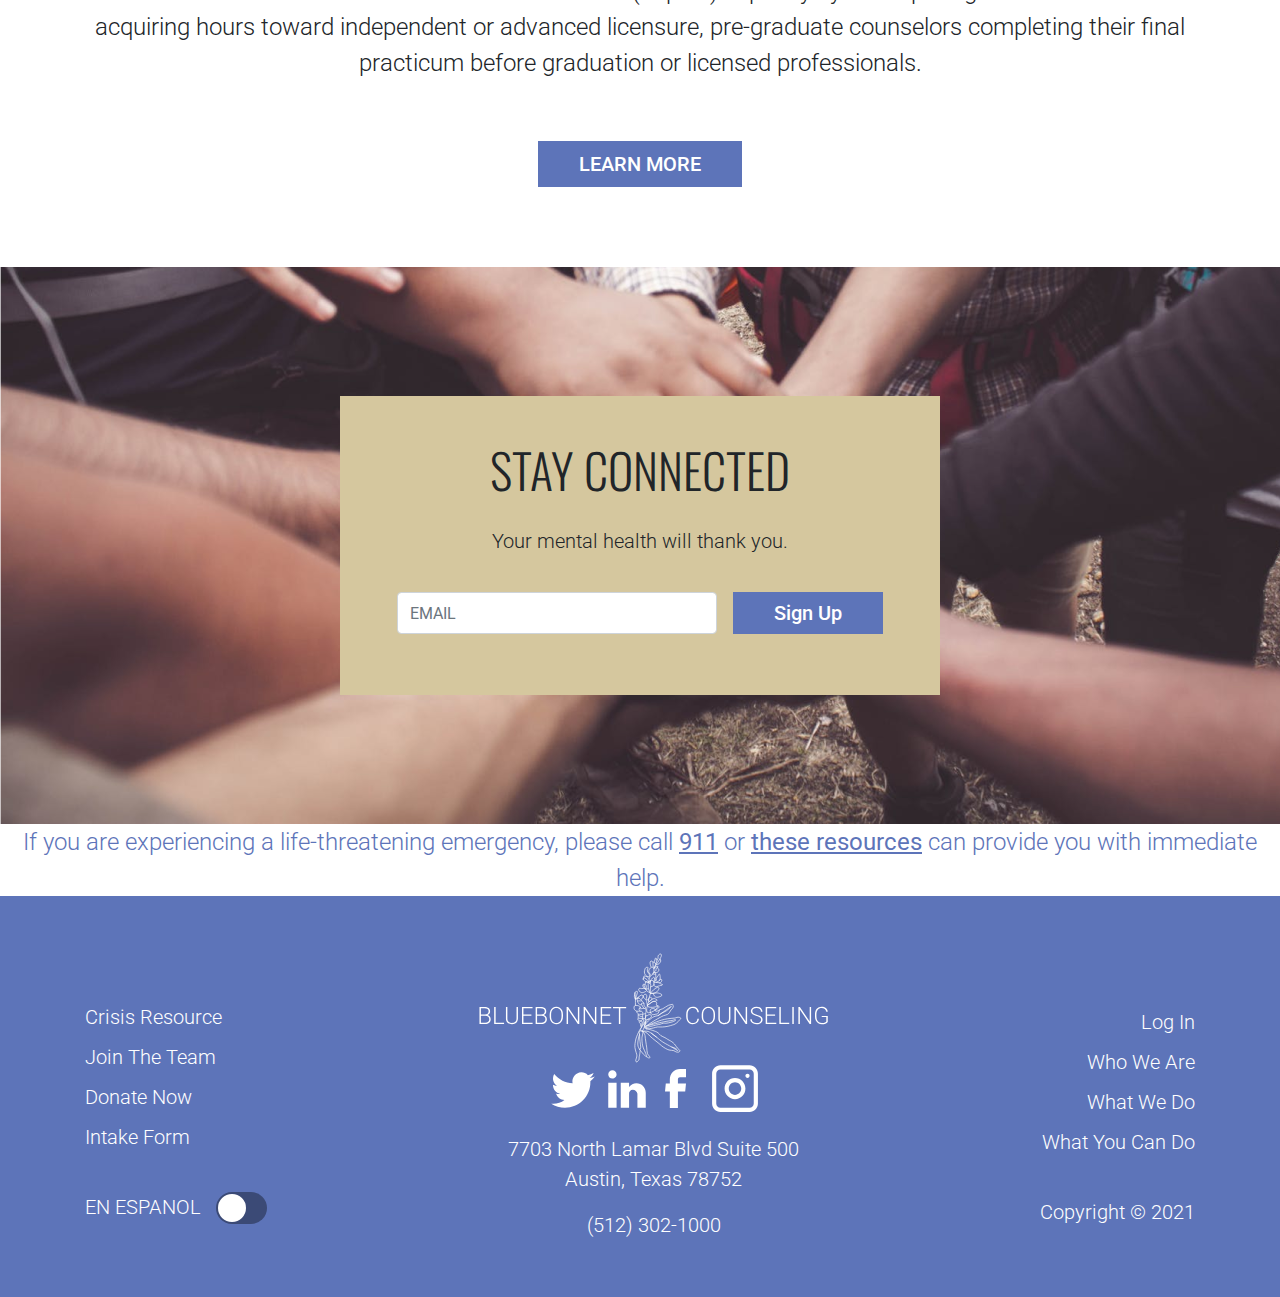
==== commit 31a16b45: "background color" ====
--- a/index.html
+++ b/index.html
@@ -102,7 +102,7 @@
 
 <!-- Success Stories -->
 <section class="section success-stories">
-    <h2 class="h-center">SUCCESS STORIES</h2>
+    <h2 class="h-center" id="success-title">SUCCESS STORIES</h2>
     <div id="carouselExampleIndicators" class="carousel slide container" data-ride="carousel">
       <ol class="carousel-indicators">
         <li data-target="#carouselExampleIndicators" data-slide-to="0" class="active"></li>
@@ -124,7 +124,7 @@
         <div class="carousel-item">
           <div class="d-flex">
             <img class="successIMG" src="images/img-sam.png">
-            <div class="carousel-txt"><blockquote><p class="quote-txt">It’s so hard to find affordable therapy, especially when you don’t have insurance. Even if you do have insurance, you’re limited to what your insurance plan offers. Bluebonnet eliminate all of that.</p></blockquote>
+            <div class="carousel-txt"><blockquote><p class="quote-txt">It’s so hard to find affordable therapy, especially when you <br> don’t have insurance. Even if you do have insurance, you’re limited to what your insurance plan offers. Bluebonnet eliminate all of that.</p></blockquote>
             <div class="person"><h2>- SAM WILSON</h2>
               <p>Age 32</p>
             </div> 
@@ -144,7 +144,7 @@
         <div class="carousel-item">
           <div class="d-flex">
             <img class="successIMG" src="images/img-shuri.png">
-            <div class="carousel-txt"><blockquote><p class="quote-txt">The Profile Portal is so helpful. I’ve got a busy life so it’s super handy to have a place where I can easily access the information I need, like when my next appointment is and so forth.</p></blockquote>
+            <div class="carousel-txt"><blockquote><p class="quote-txt">The Profile Portal is so helpful. I’ve got a busy life so it’s super <br> handy to have a place where I can easily access the information I need, like when my next appointment is and so forth.</p></blockquote>
             <div class="person"><h2>- SHURI VIBRANIUM</h2>
               <p>Age 27</p>
             </div> 
--- a/css/stylehome.css
+++ b/css/stylehome.css
@@ -197,7 +197,8 @@
 }
 
 .arrow {
-    align-self: center;
+    position: relative;
+    bottom: 3em;
 }
 
 
@@ -229,7 +230,8 @@
 }
 
 .quote-txt {
-    width: 717px;
+    width: 720px;
+    height: 128px;
     padding-left: 60px;
     padding-right: 60px;
     padding-bottom: 80px;
@@ -255,8 +257,8 @@
     float:right;
     font-size:144px;
     line-height: 1;
-    bottom: 120px;
-    right: 80px;
+    bottom: 80px;
+    right: 40px;
     content: "\201D";
     color: #5d74b9;
 }
@@ -272,9 +274,8 @@
     flex-direction: column;
     text-align: center;
     position: relative;
-    margin-bottom: 40px;
-}
-
+    margin-bottom: 80px;
+}
 .carousel-inner {
     padding-bottom: 80px;
 }
@@ -299,6 +300,10 @@
     font-size: 144px;
 }
 
+#success-title {
+    margin-bottom: 80px;
+}
+
 
 /* Become a volunteer styling */
 
@@ -420,7 +425,7 @@
 }
 
 .footer-link:hover {
-    color:#D5C79E;
+    color:#DFE3F1;
     text-decoration: none;
 }
 
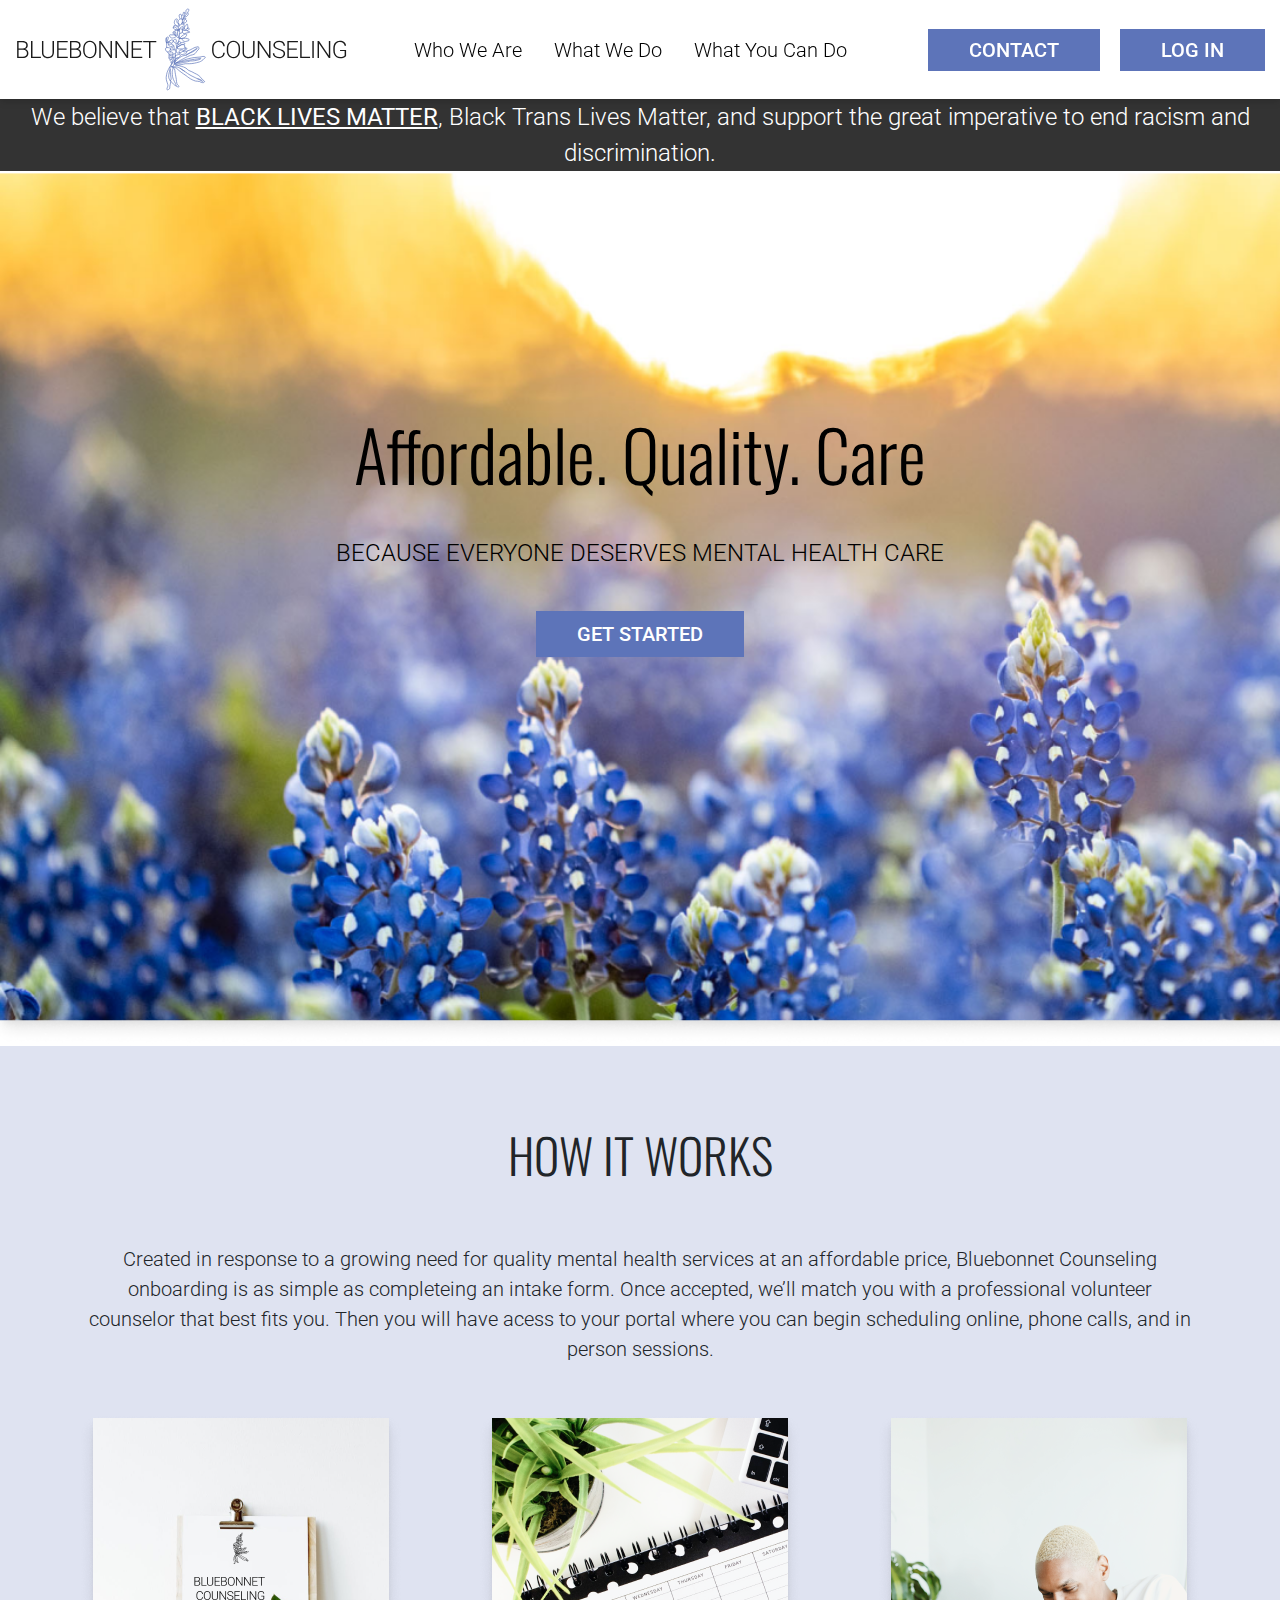
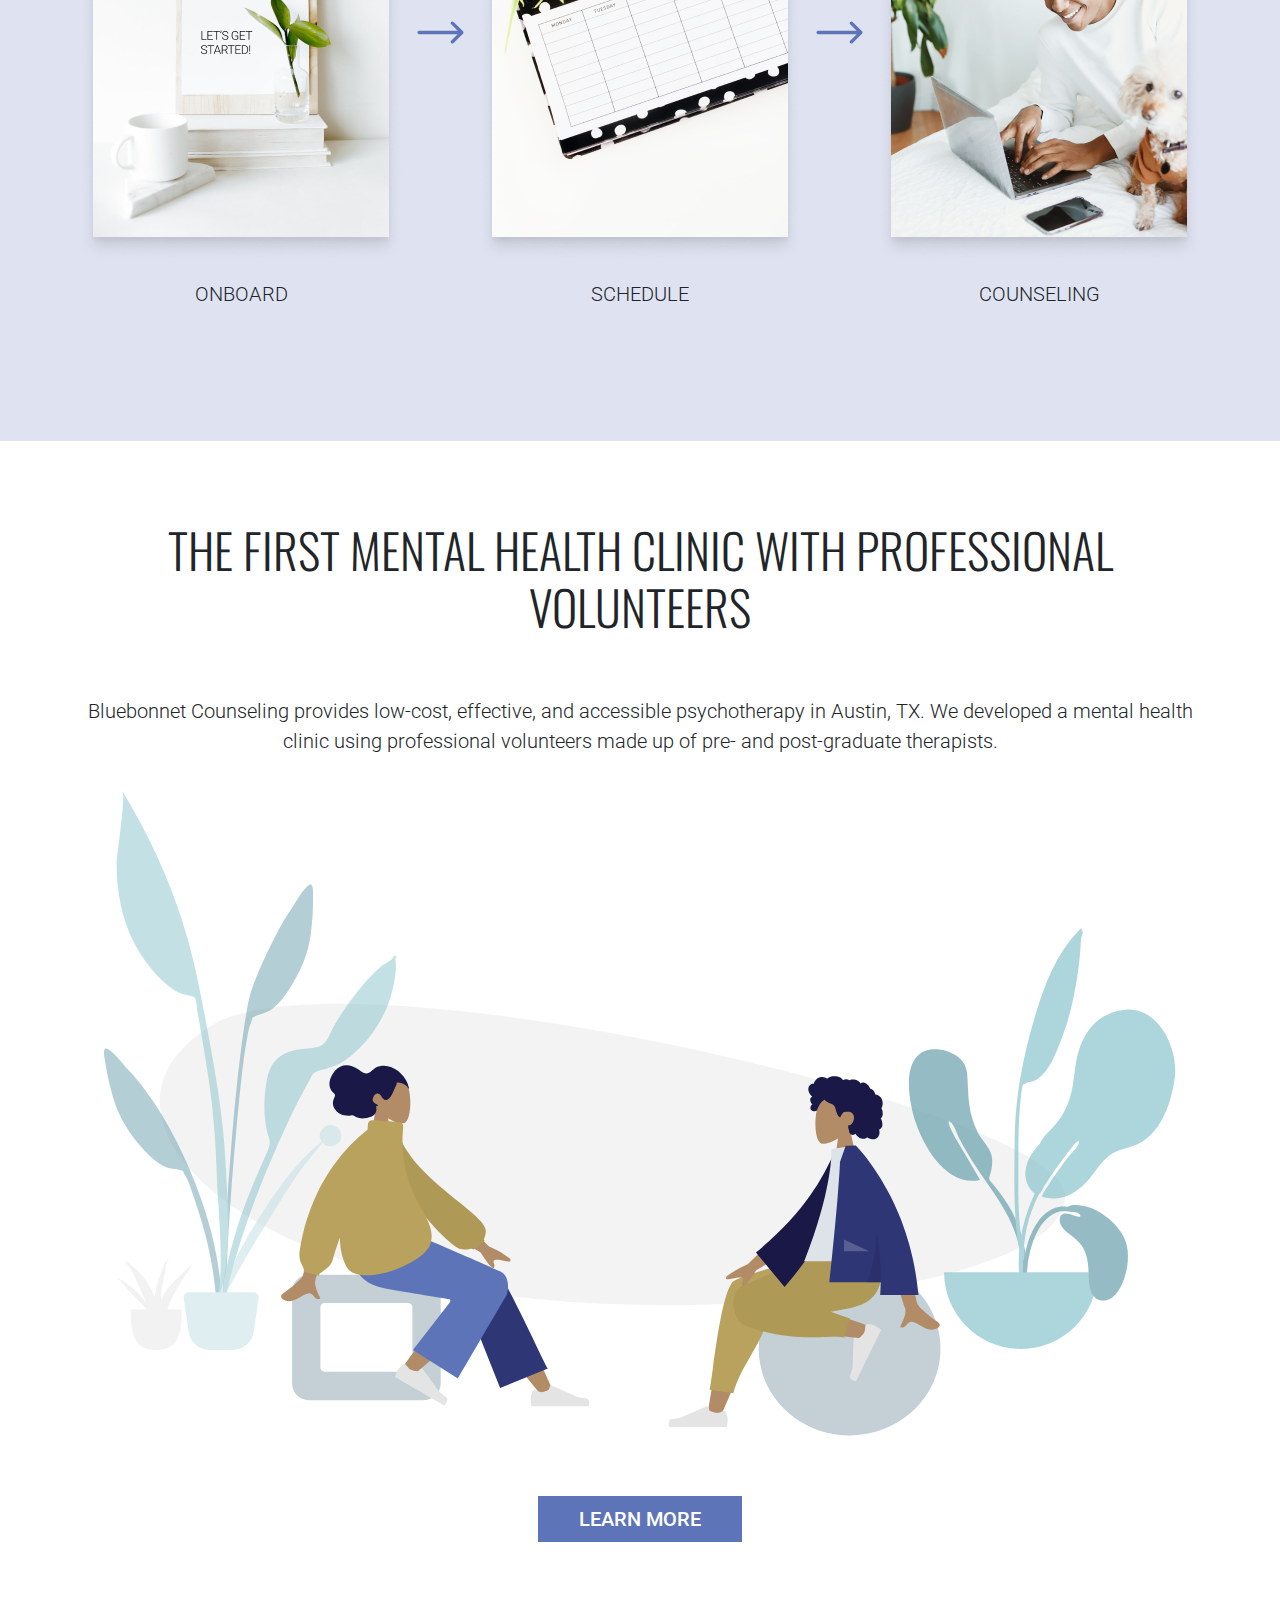
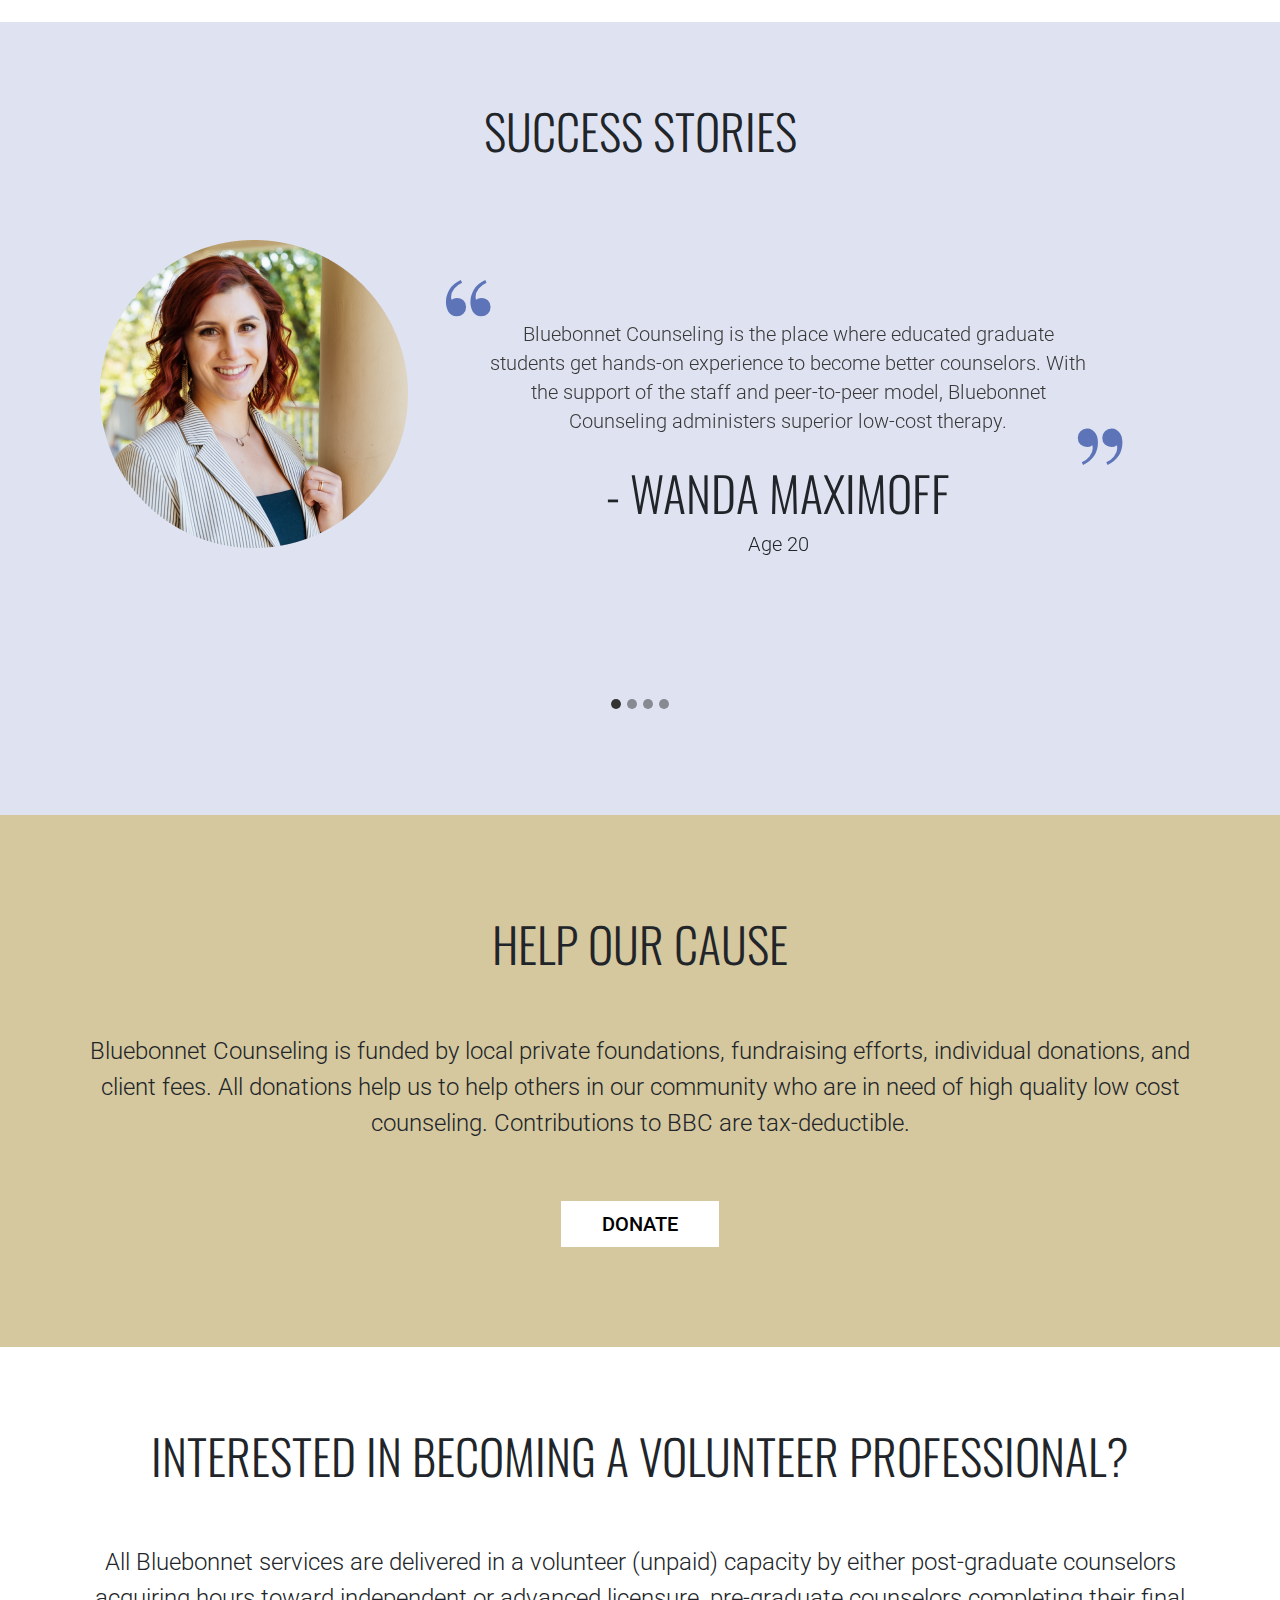
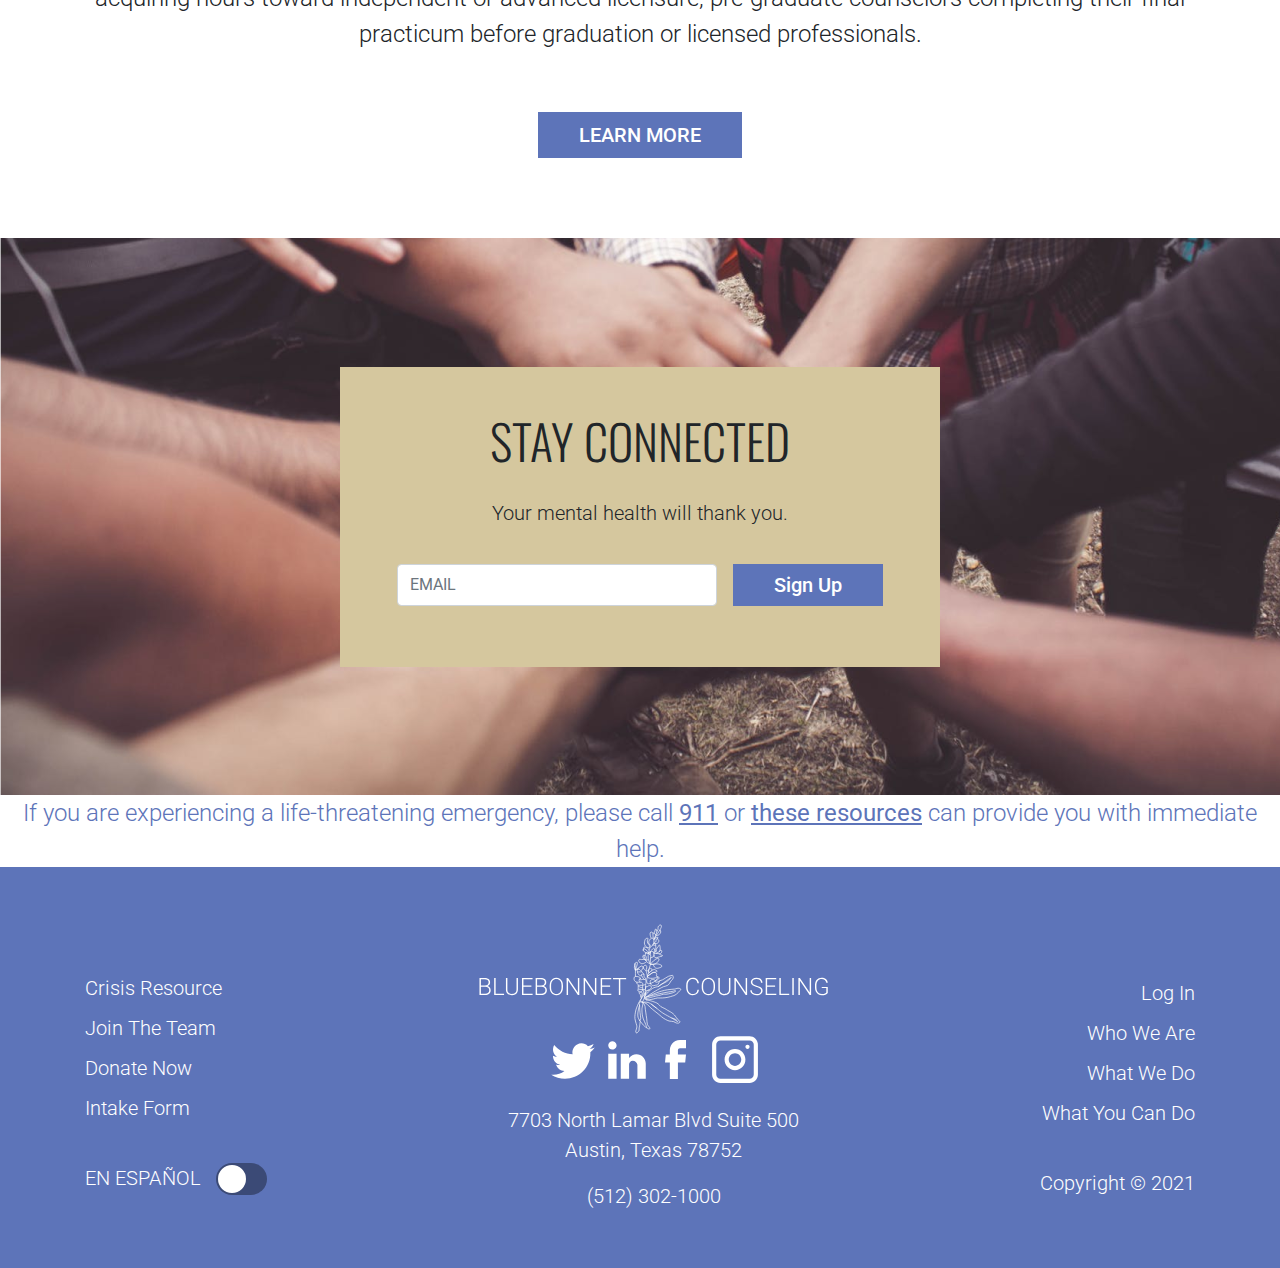
==== commit 03d70f9d: "tilden to n" ====
--- a/index.html
+++ b/index.html
@@ -214,7 +214,7 @@
           <li class="footer-list"> <a class="footer-link" href="#">Join The Team</a></li>
           <li class="footer-list"> <a class="footer-link" href="#">Donate Now</a></li>
           <li class="footer-list"> <a class="footer-link" href="#">Intake Form</a></li>
-          <li class="last-item"><a class="footer-link" id="spanish" href="#">EN ESPANOL</a> 
+          <li class="last-item"><a class="footer-link" id="spanish" href="#">EN ESPAÑOL</a> 
             <!-- Rounded switch -->
             <label class="switch">
               <input type="checkbox">
--- a/css/stylehome.css
+++ b/css/stylehome.css
@@ -82,8 +82,8 @@
 
 /* Nav Styling */
 .navContainer {
-    padding-top: 20px;
-    padding-bottom: 20px;
+    padding-top: 8px;
+    padding-bottom: 8px;
 }
 
 .nav-item {
@@ -165,7 +165,7 @@
     text-align: center;
     margin: 0;
     z-index: 100;
-    padding-top: 8em;
+    padding-top: 6.2em;
 }
 
 .banner-txt {
@@ -257,8 +257,8 @@
     float:right;
     font-size:144px;
     line-height: 1;
-    bottom: 80px;
-    right: 40px;
+    bottom: 110px;
+    right: 50px;
     content: "\201D";
     color: #5d74b9;
 }
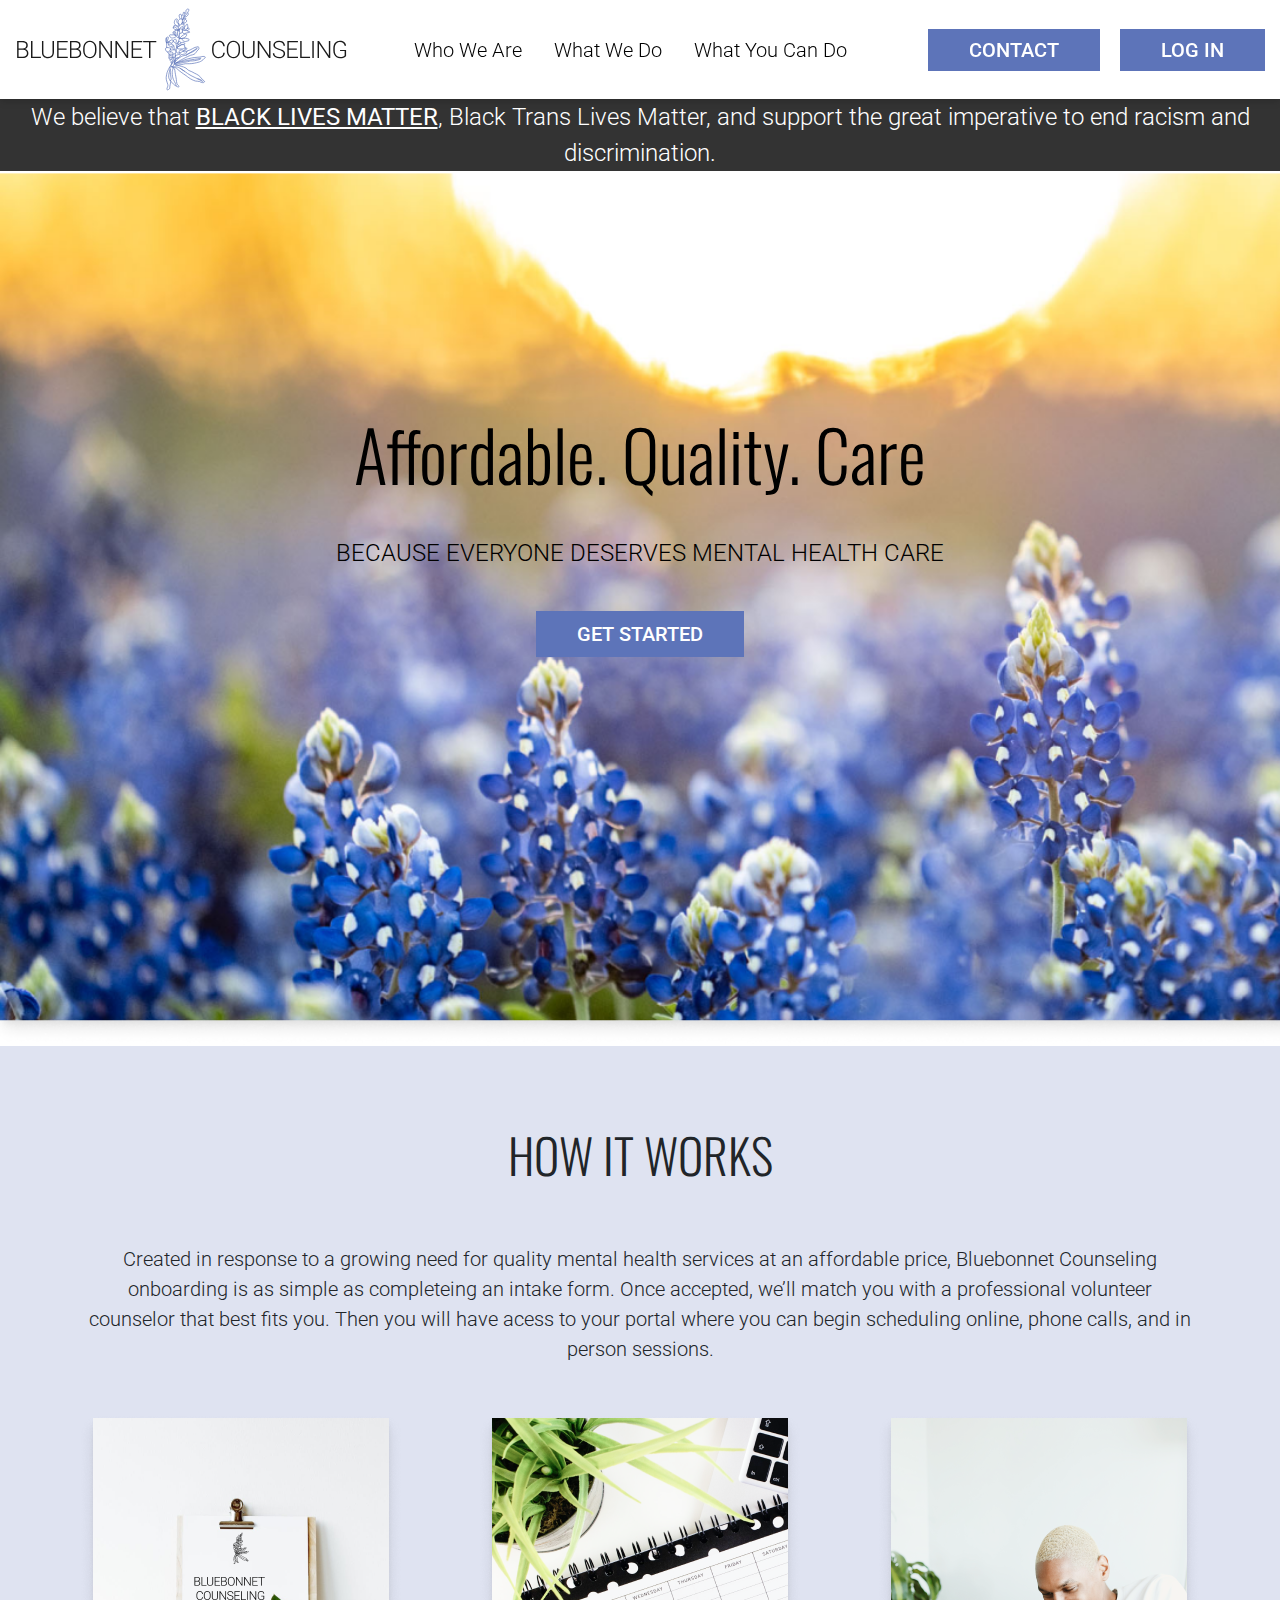
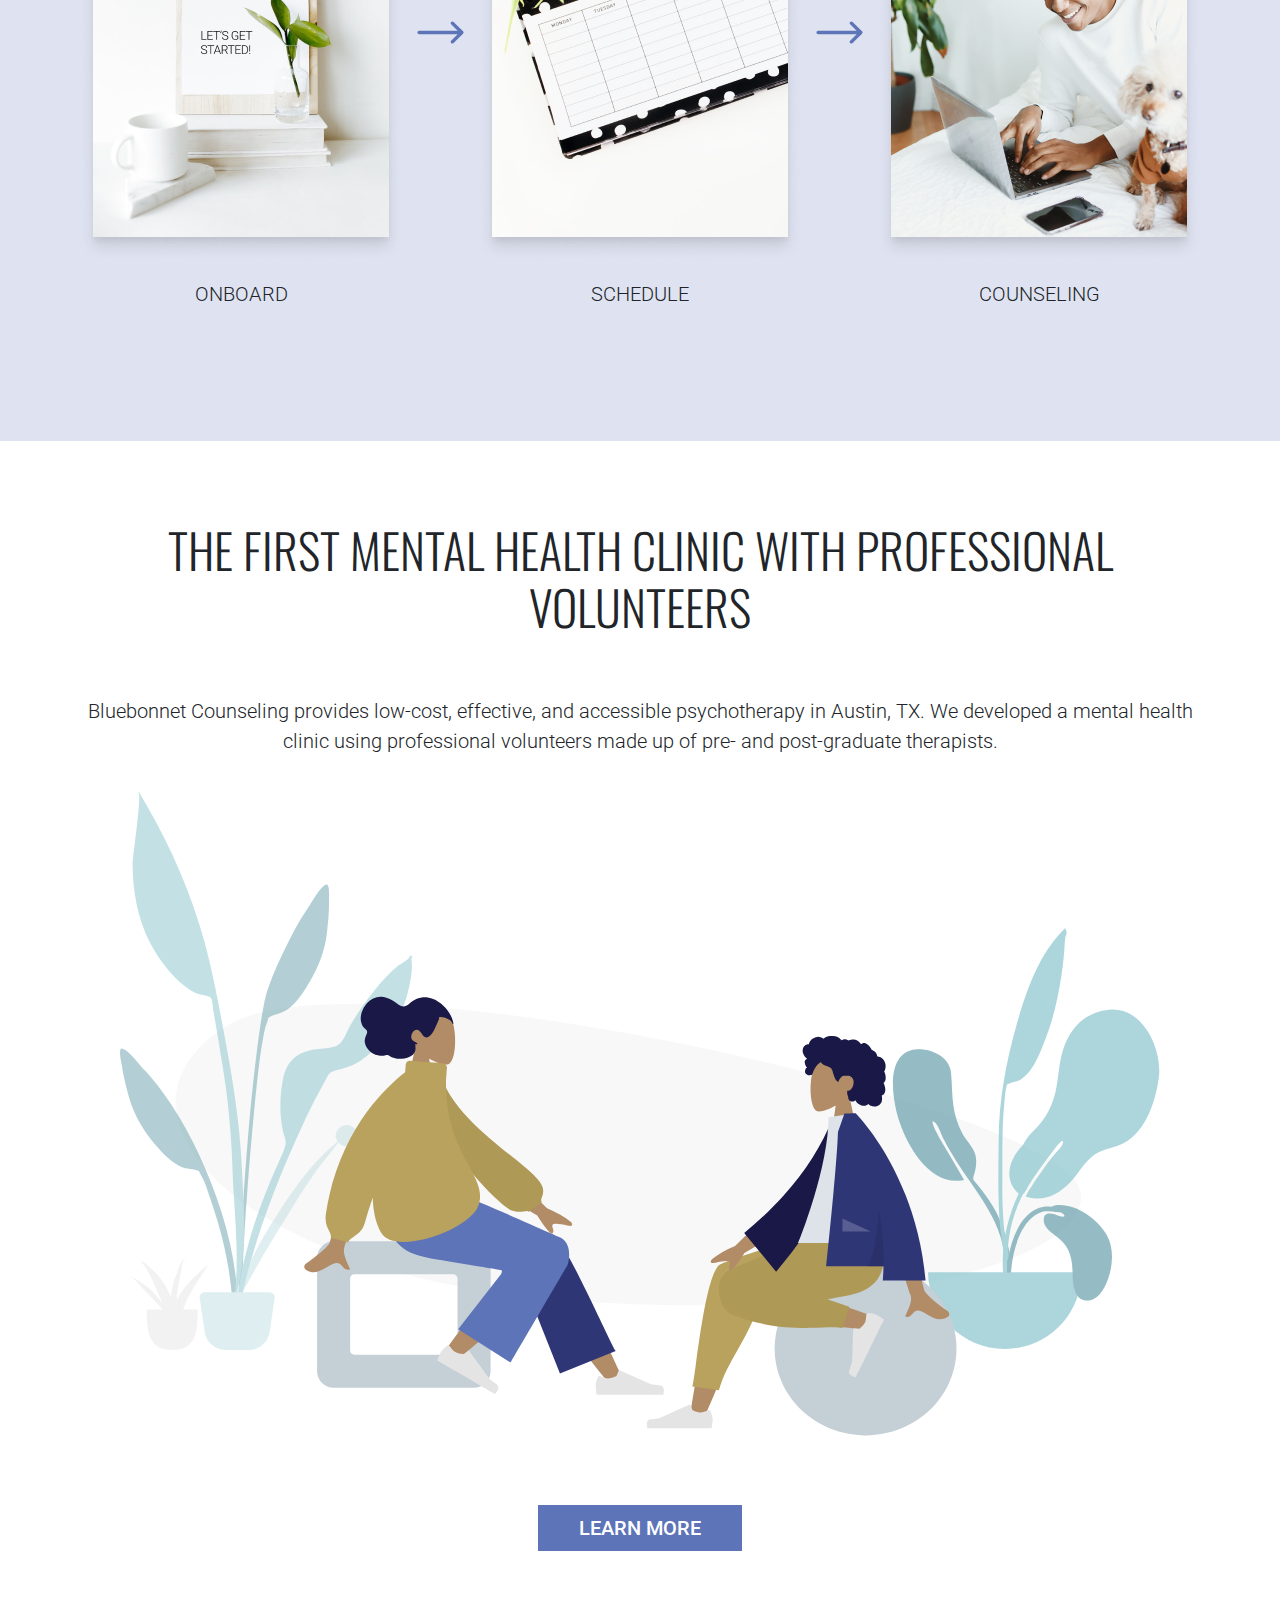
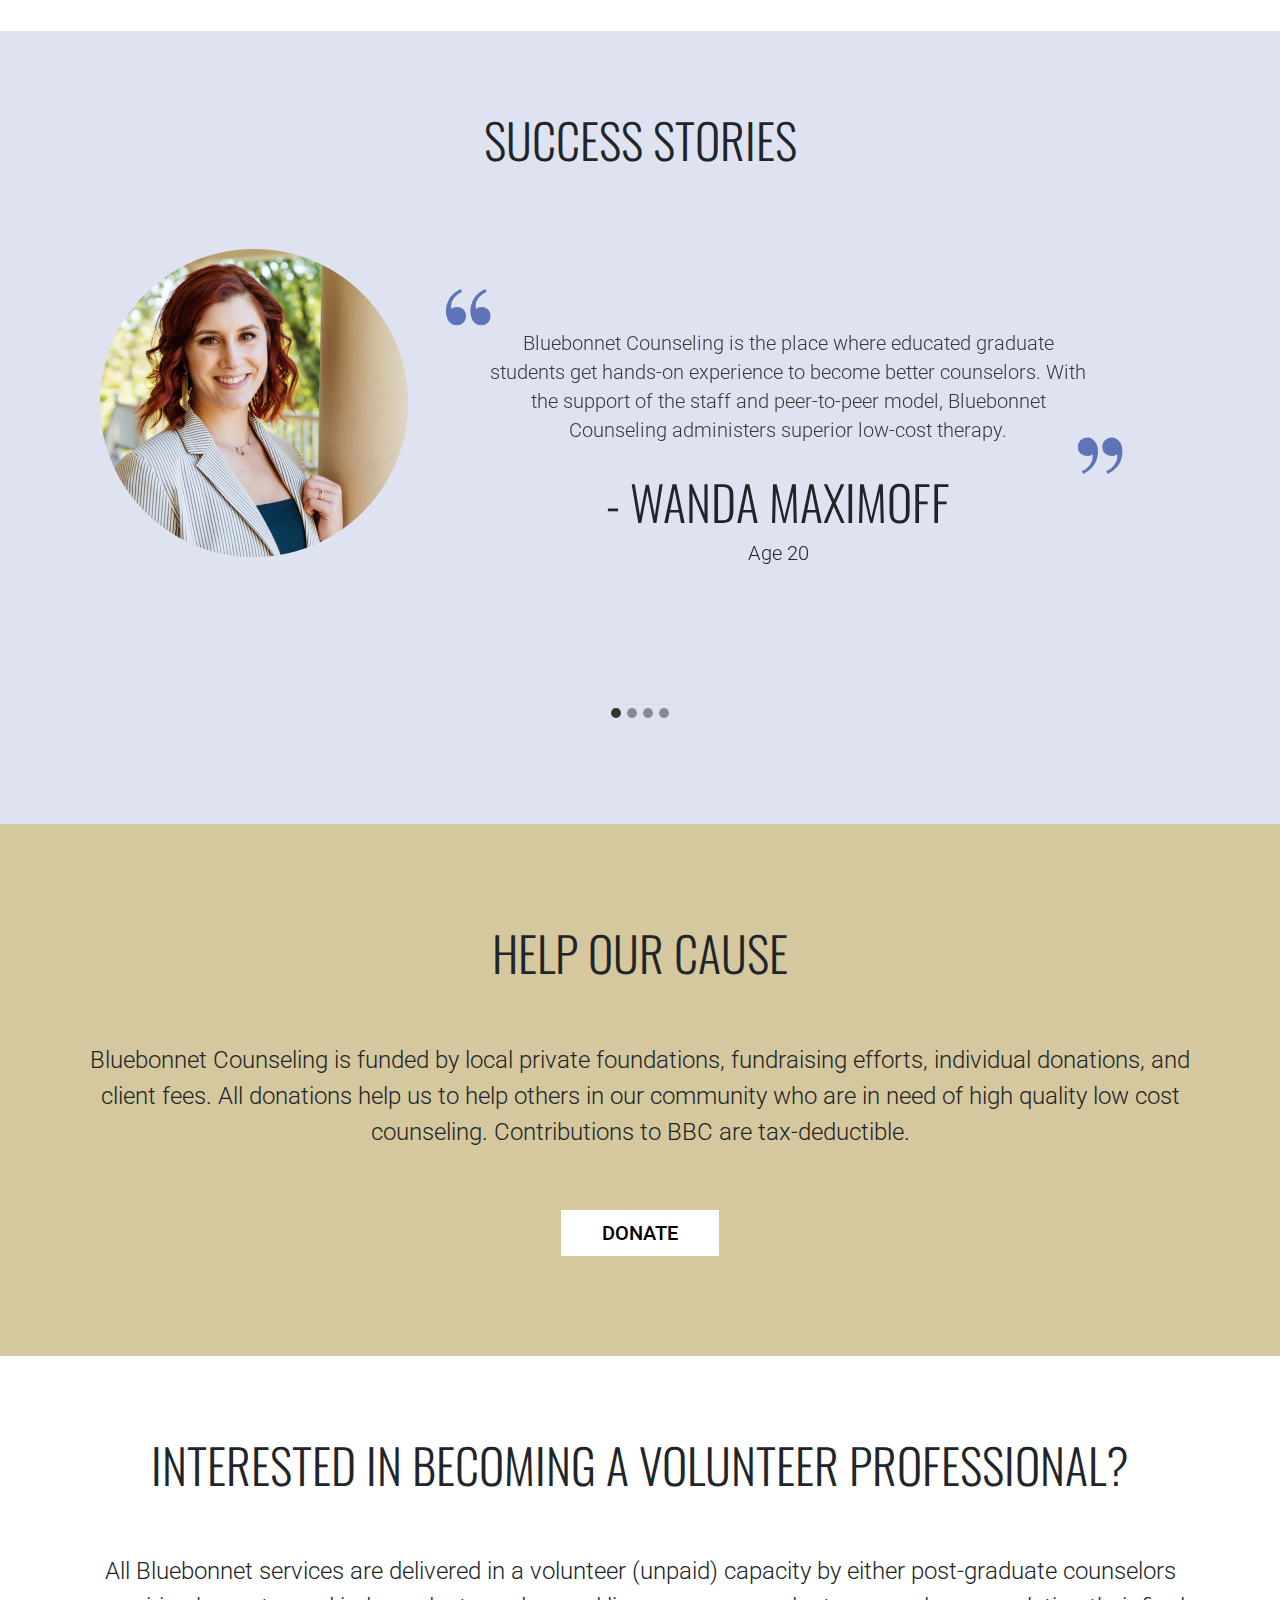
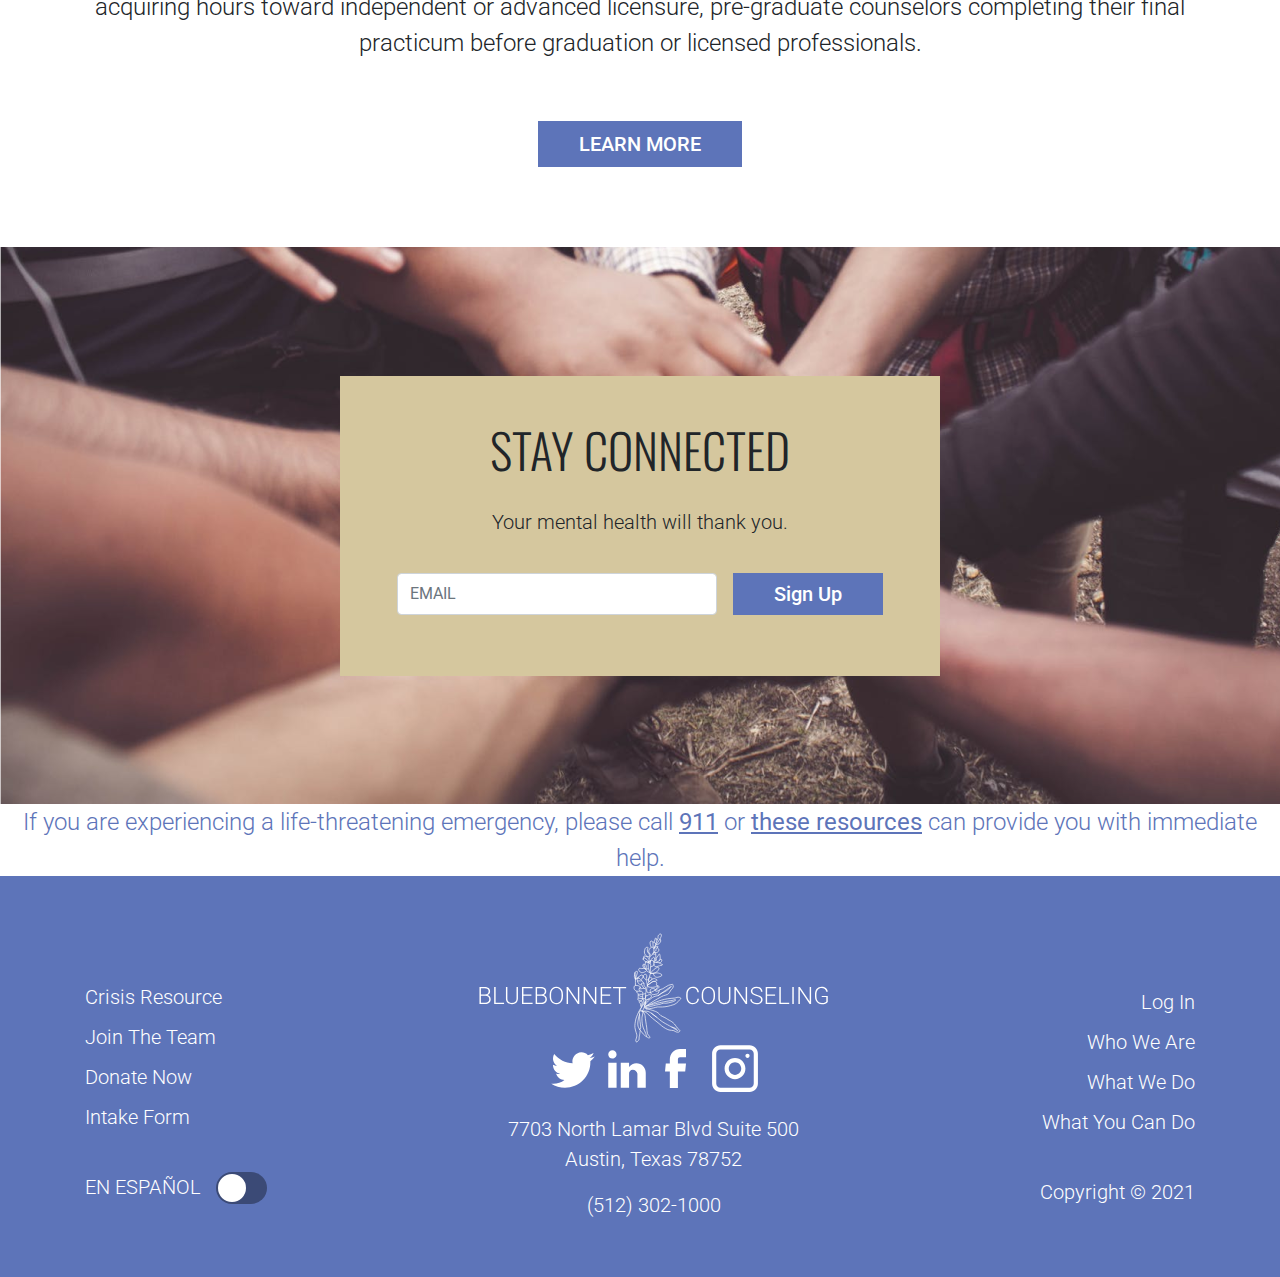
==== commit 998ff56f: "committing changes" ====
--- a/index.html
+++ b/index.html
@@ -91,7 +91,7 @@
     <div class="content">
   <h2 class="h-center"> THE FIRST MENTAL HEALTH CLINIC WITH PROFESSIONAL VOLUNTEERS</h2>
   <p class="txt" id="sectionTXT">Bluebonnet Counseling provides low-cost, effective, and accessible psychotherapy in Austin, TX. We developed a mental health clinic using professional volunteers made up of pre- and post-graduate therapists.</p>
-  <img src="images/Frame 3.svg">
+  <img src="images/Frame 1.svg">
   <a class="btn section-btn blue-btn btn-primary btn-lg" href="#" role="button">LEARN MORE</a>
 </div>
 </div>
--- a/css/stylehome.css
+++ b/css/stylehome.css
@@ -108,8 +108,9 @@
  }
 .mainNav {
     box-shadow: 0px 4px 6px -1px rgba(0, 0, 0, 0.1);
-filter: drop-shadow(0px 2px 4px rgba(0, 0, 0, 0.06));
-}
+    filter: drop-shadow(0px 2px 4px rgba(0, 0, 0, 0.06));
+}
+
 
 /* Hero Styling */
 
@@ -155,8 +156,6 @@
     width:fit-content;
 }
 
-  
-
 /* BLM Banner */
 
 .BLM {
@@ -206,7 +205,6 @@
 .content {
     text-align: center;
 }
-
 
 /* Success Stories Styling*/
 .carousel-inner {
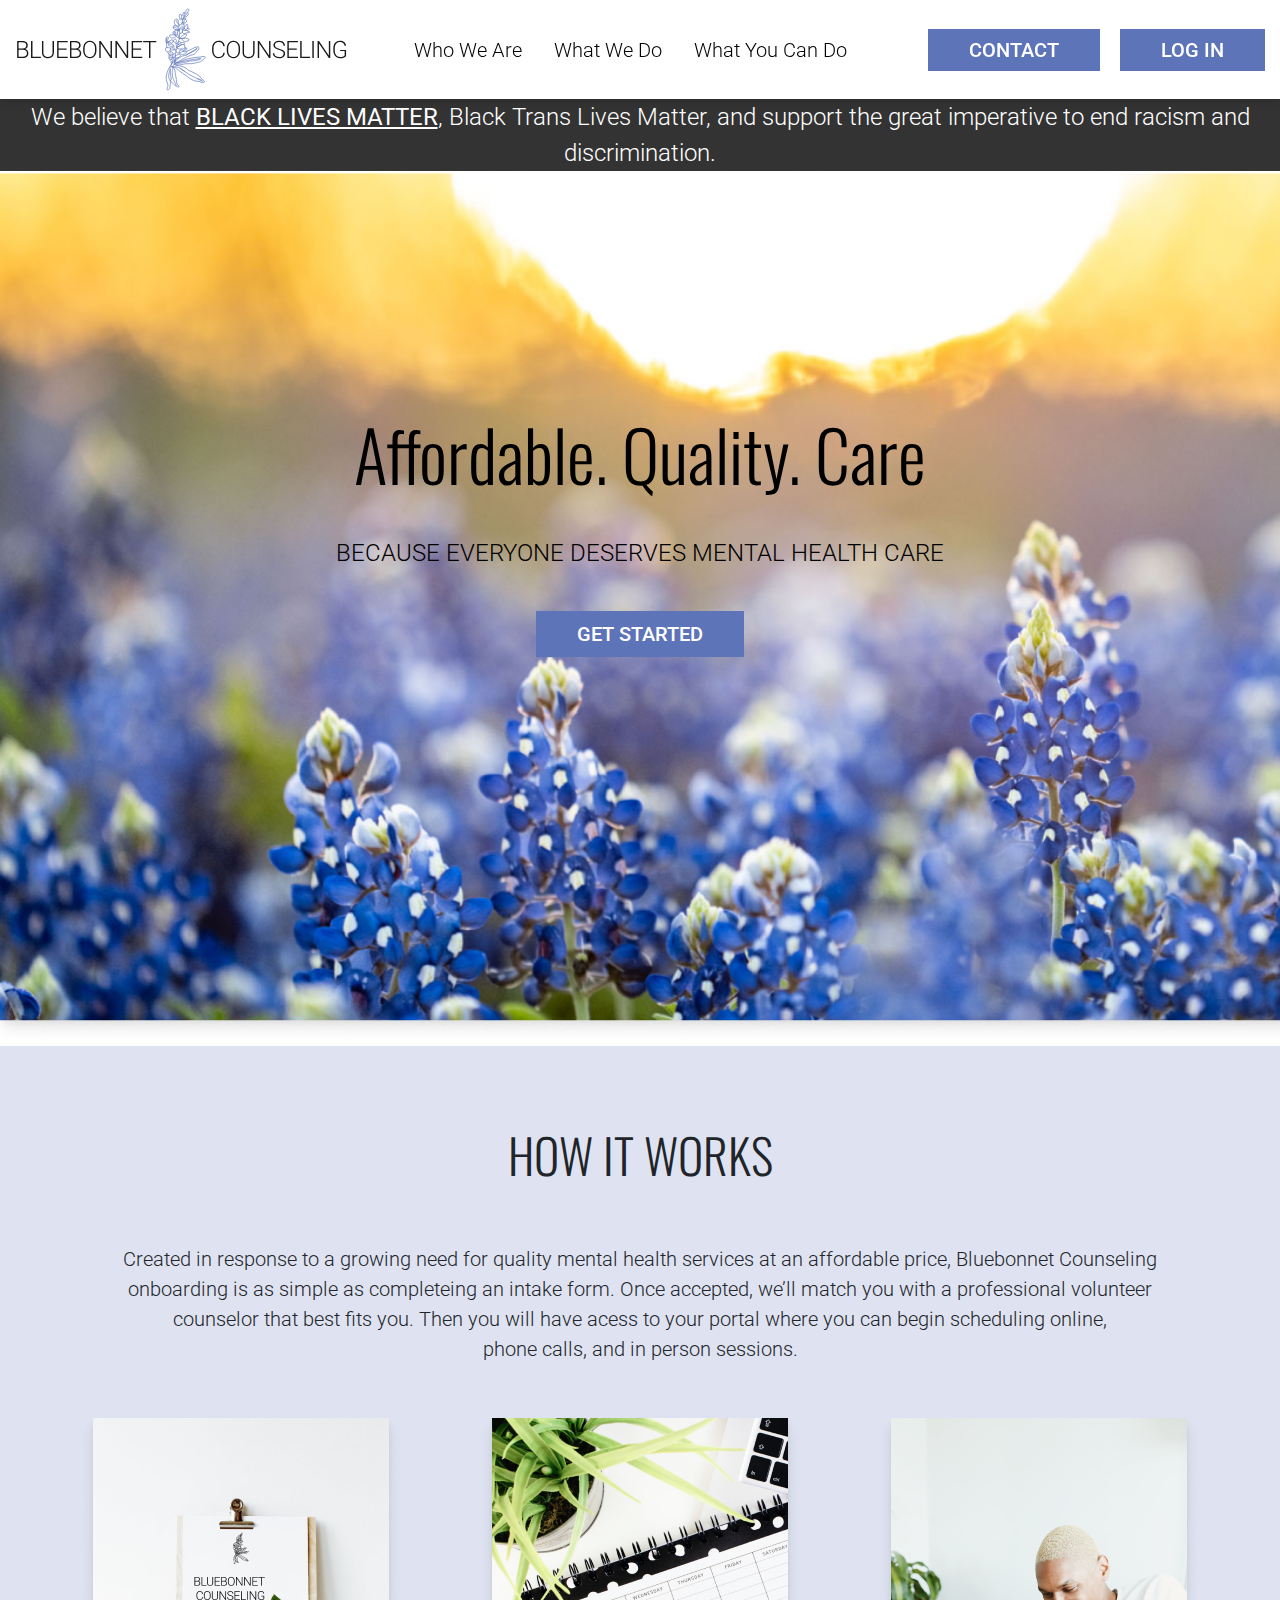
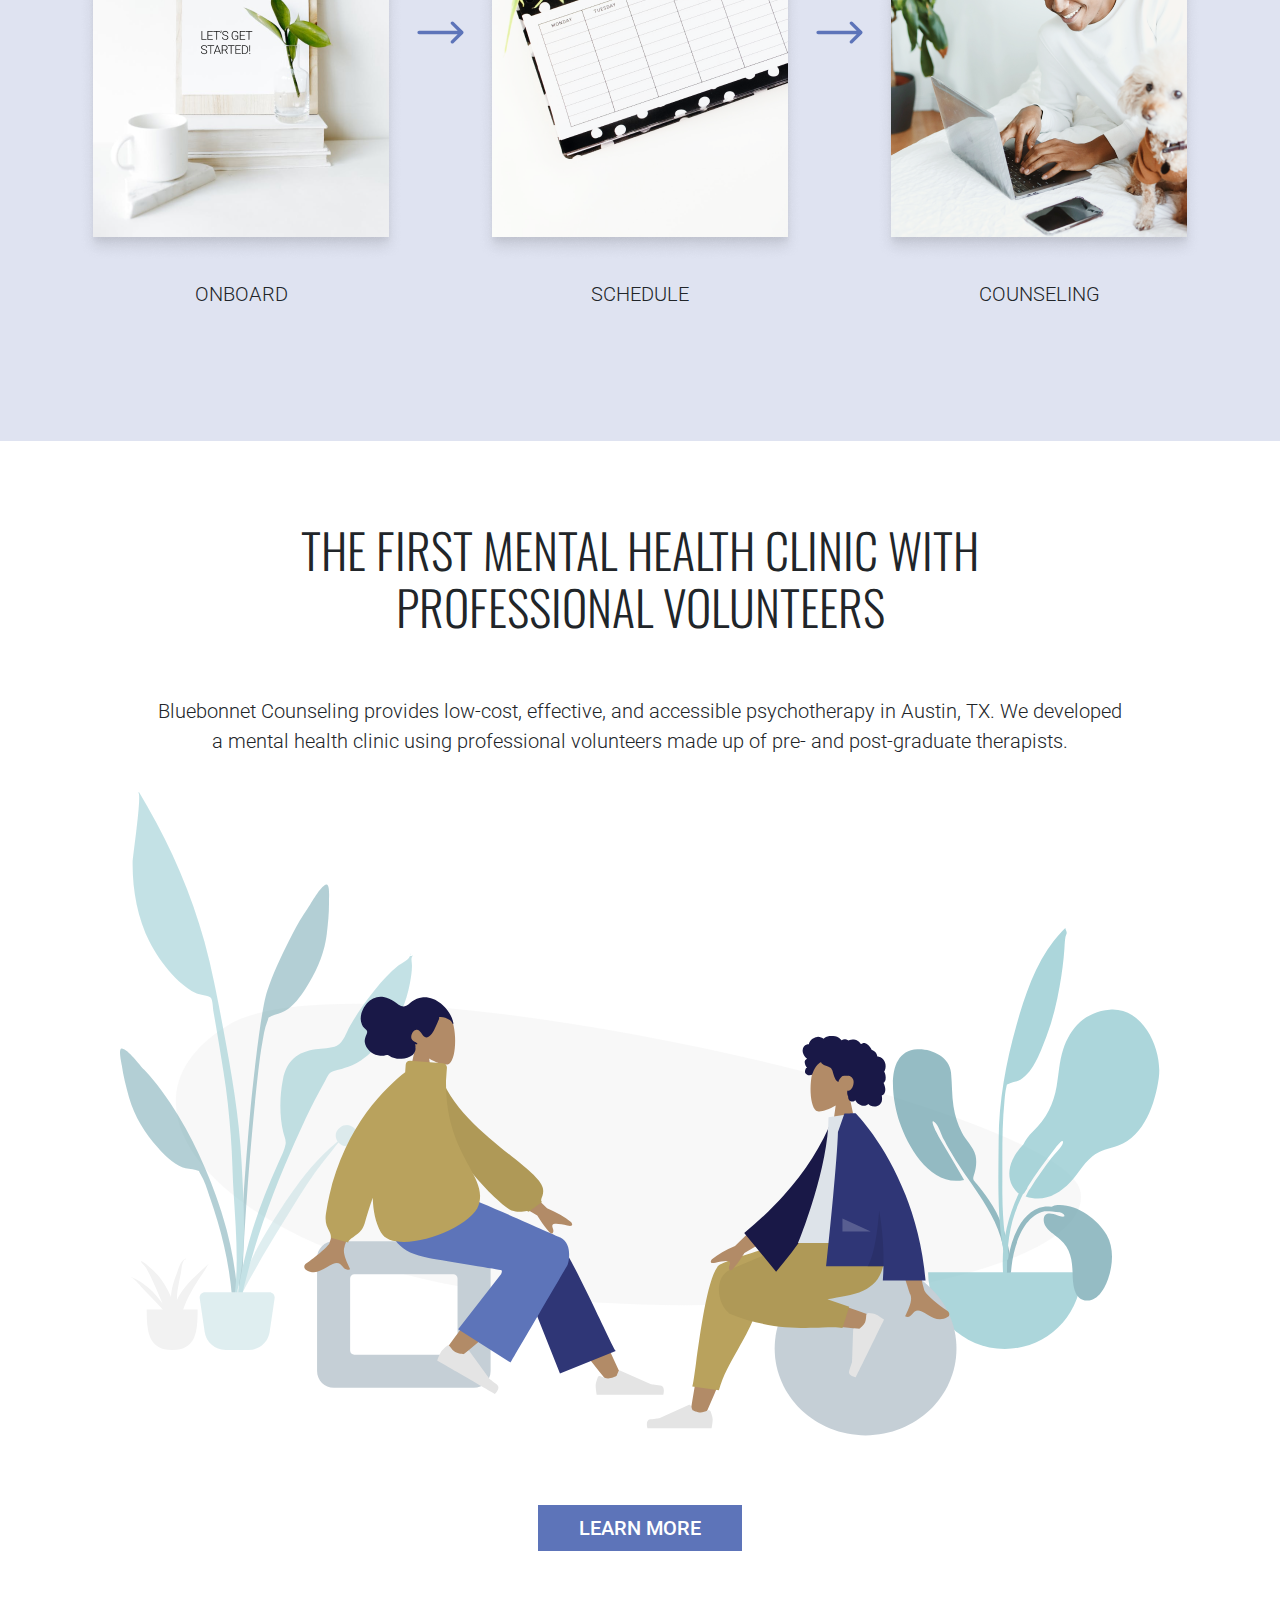
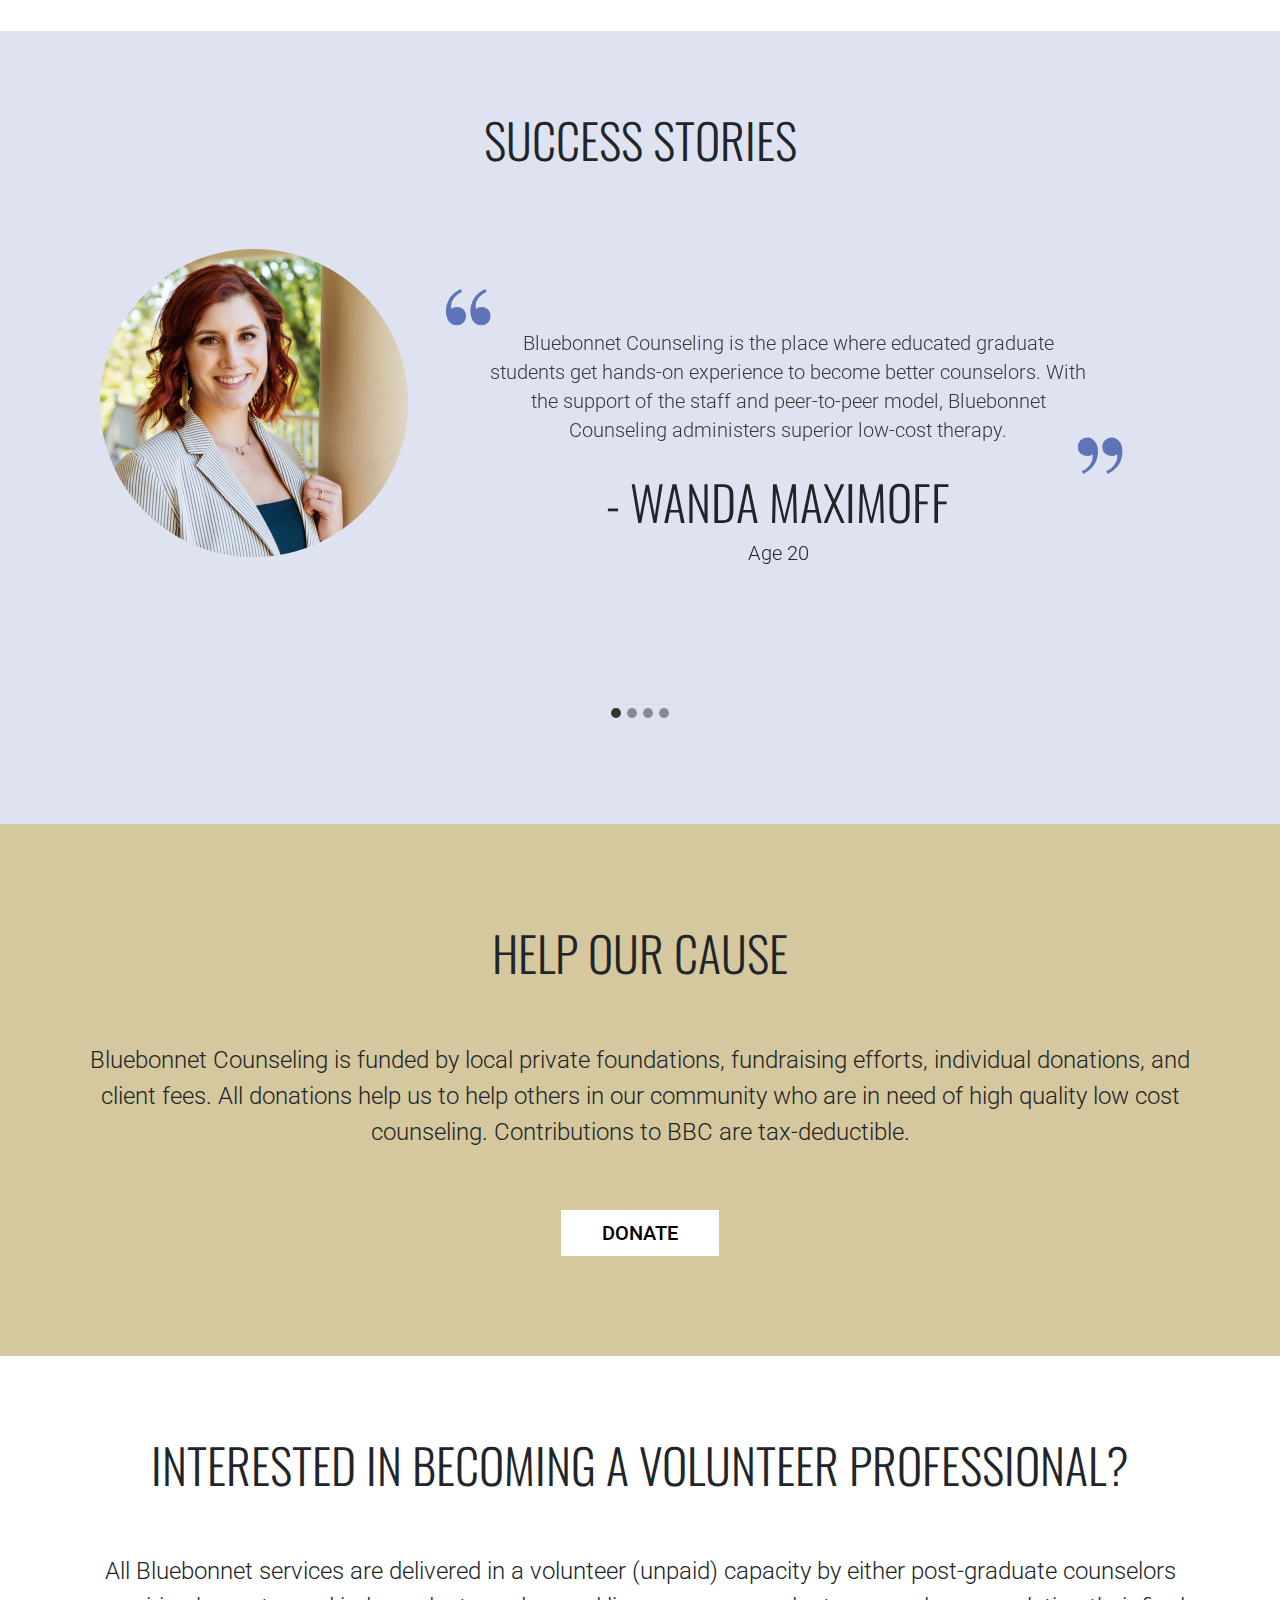
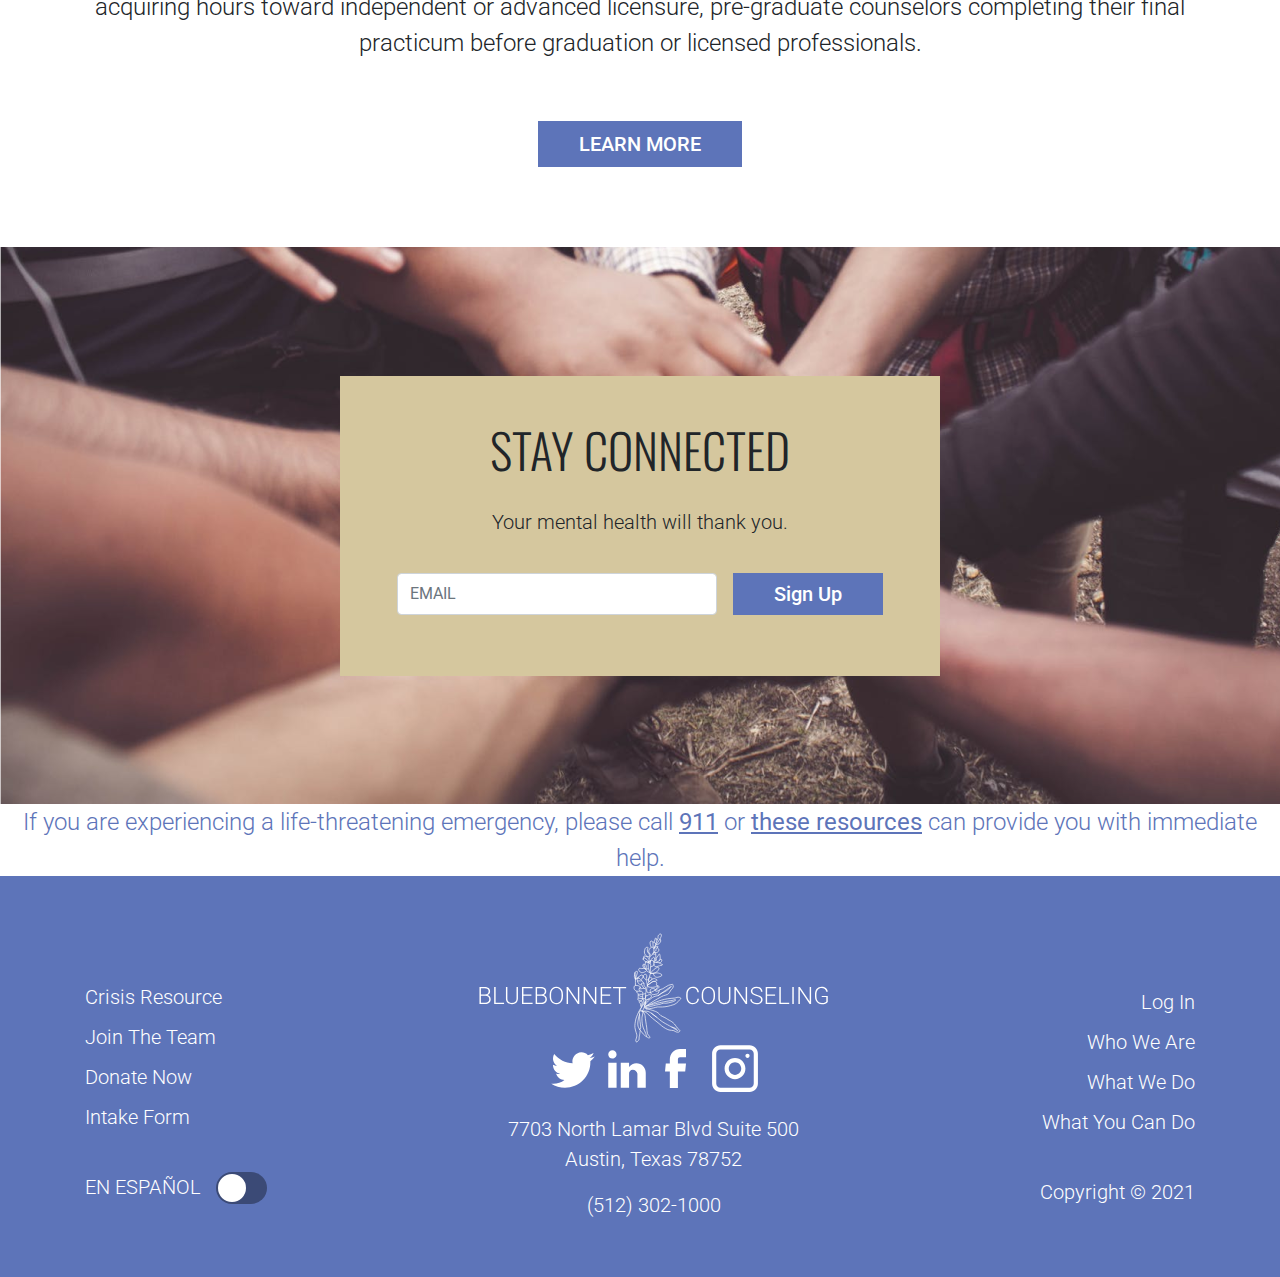
==== commit 999f01c7: "Spell check and line breaks" ====
--- a/index.html
+++ b/index.html
@@ -68,7 +68,7 @@
 <section class="section how-it-works">
     <div class="container">
         <h2 class="h-center">HOW IT WORKS</h2>
-        <p class="txt works-text">Created in response to a growing need for quality mental health services at an affordable price, Bluebonnet Counseling onboarding is as simple as completeing an intake form. Once accepted, we’ll match you with a professional volunteer counselor that best fits you. Then you will have acess to your portal where you can begin scheduling online, phone calls, and in person sessions.</p>
+        <p class="txt works-text">Created in response to a growing need for quality mental health services at an affordable price, Bluebonnet Counseling onboarding is as simple as completeing an intake form. Once accepted, we’ll match you with a professional volunteer<br>counselor that best fits you. Then you will have acess to your portal where you can begin scheduling online, <br>phone calls, and in person sessions.</p>
       </div>
         <div class="row steps d-flex justify-content-center">
             <div class="flex-item"><img src="images/onboard img.png">
@@ -89,8 +89,8 @@
 <section class="section first-clinic">
   <div class="container">
     <div class="content">
-  <h2 class="h-center"> THE FIRST MENTAL HEALTH CLINIC WITH PROFESSIONAL VOLUNTEERS</h2>
-  <p class="txt" id="sectionTXT">Bluebonnet Counseling provides low-cost, effective, and accessible psychotherapy in Austin, TX. We developed a mental health clinic using professional volunteers made up of pre- and post-graduate therapists.</p>
+  <h2 class="h-center"> THE FIRST MENTAL HEALTH CLINIC WITH<br>PROFESSIONAL VOLUNTEERS</h2>
+  <p class="txt" id="sectionTXT">Bluebonnet Counseling provides low-cost, effective, and accessible psychotherapy in Austin, TX. We developed<br>a mental health clinic using professional volunteers made up of pre- and post-graduate therapists.</p>
   <img src="images/Frame 1.svg">
   <a class="btn section-btn blue-btn btn-primary btn-lg" href="#" role="button">LEARN MORE</a>
 </div>
@@ -124,7 +124,7 @@
         <div class="carousel-item">
           <div class="d-flex">
             <img class="successIMG" src="images/img-sam.png">
-            <div class="carousel-txt"><blockquote><p class="quote-txt">It’s so hard to find affordable therapy, especially when you <br> don’t have insurance. Even if you do have insurance, you’re limited to what your insurance plan offers. Bluebonnet eliminate all of that.</p></blockquote>
+            <div class="carousel-txt"><blockquote><p class="quote-txt">It’s so hard to find affordable therapy, especially when you <br> don’t have insurance. Even if you do have insurance, you’re limited to what your insurance plan offers. Bluebonnet eliminated all of that.</p></blockquote>
             <div class="person"><h2>- SAM WILSON</h2>
               <p>Age 32</p>
             </div> 
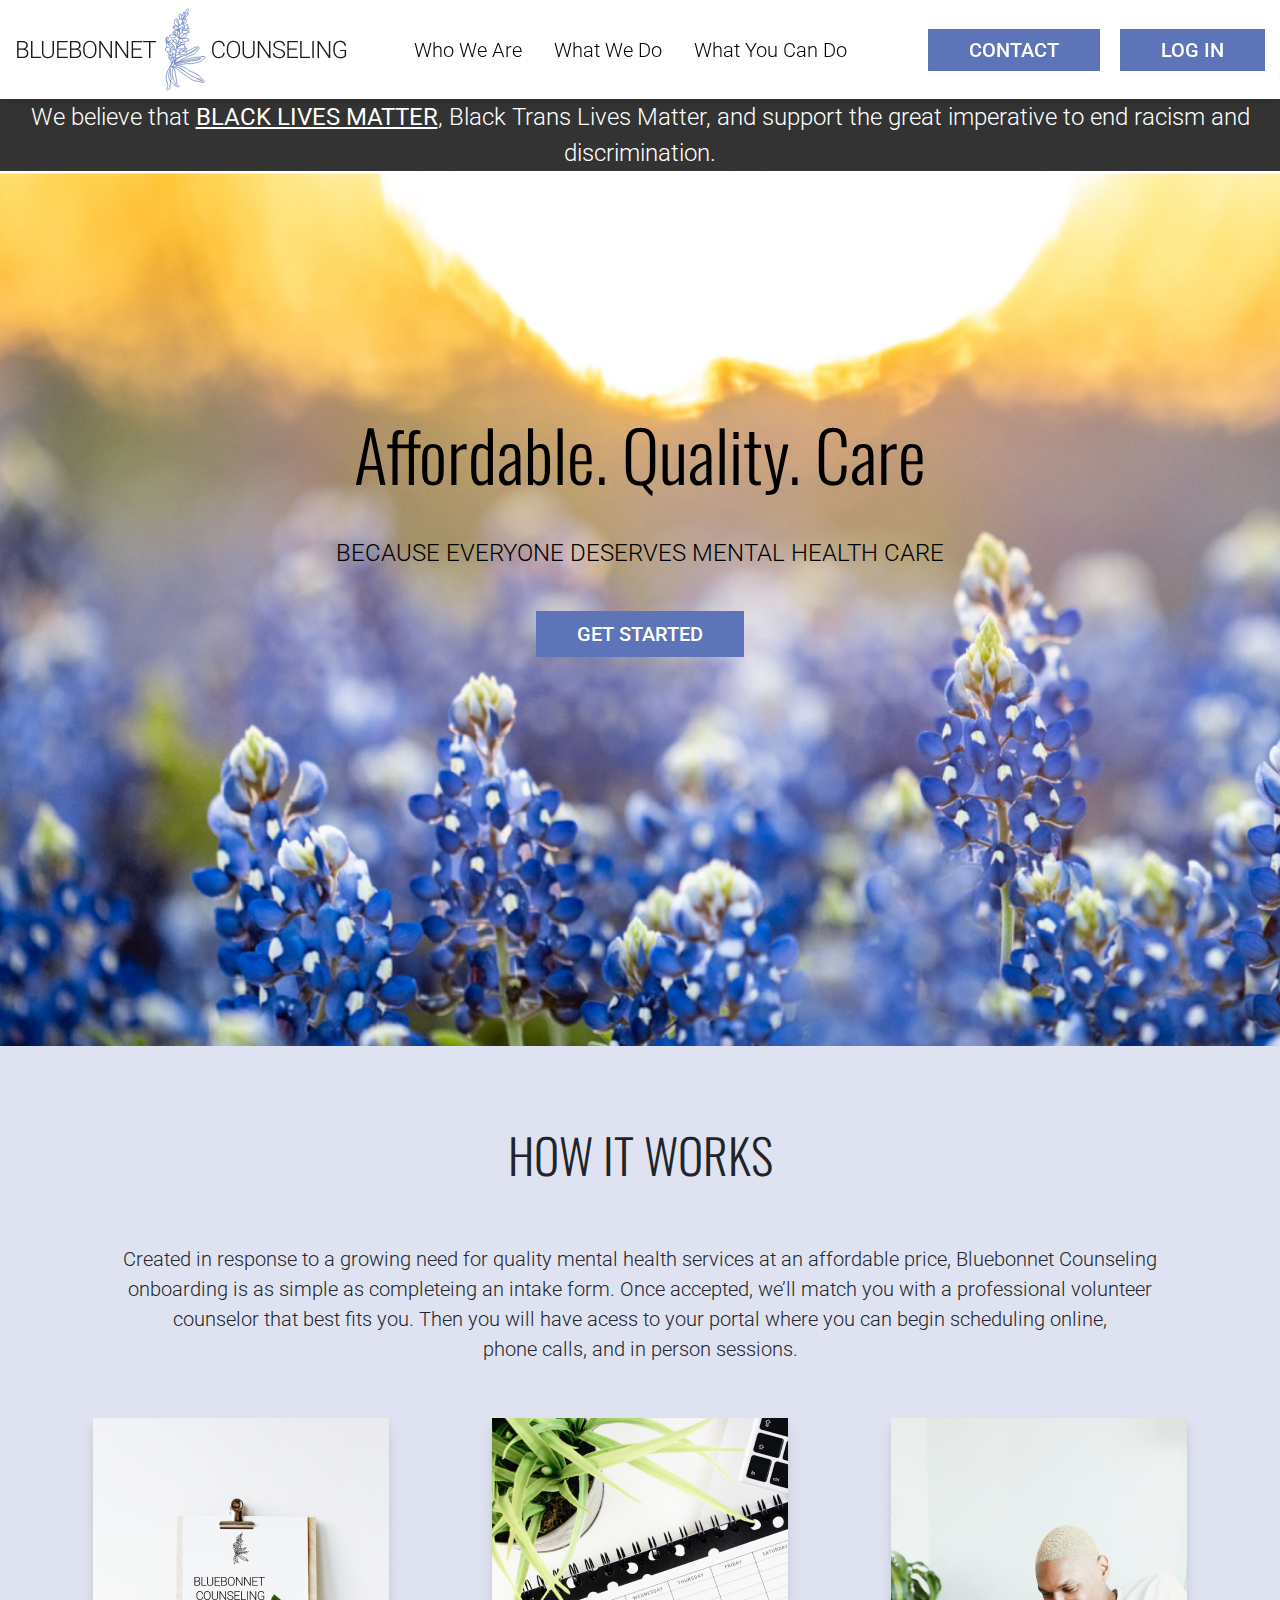
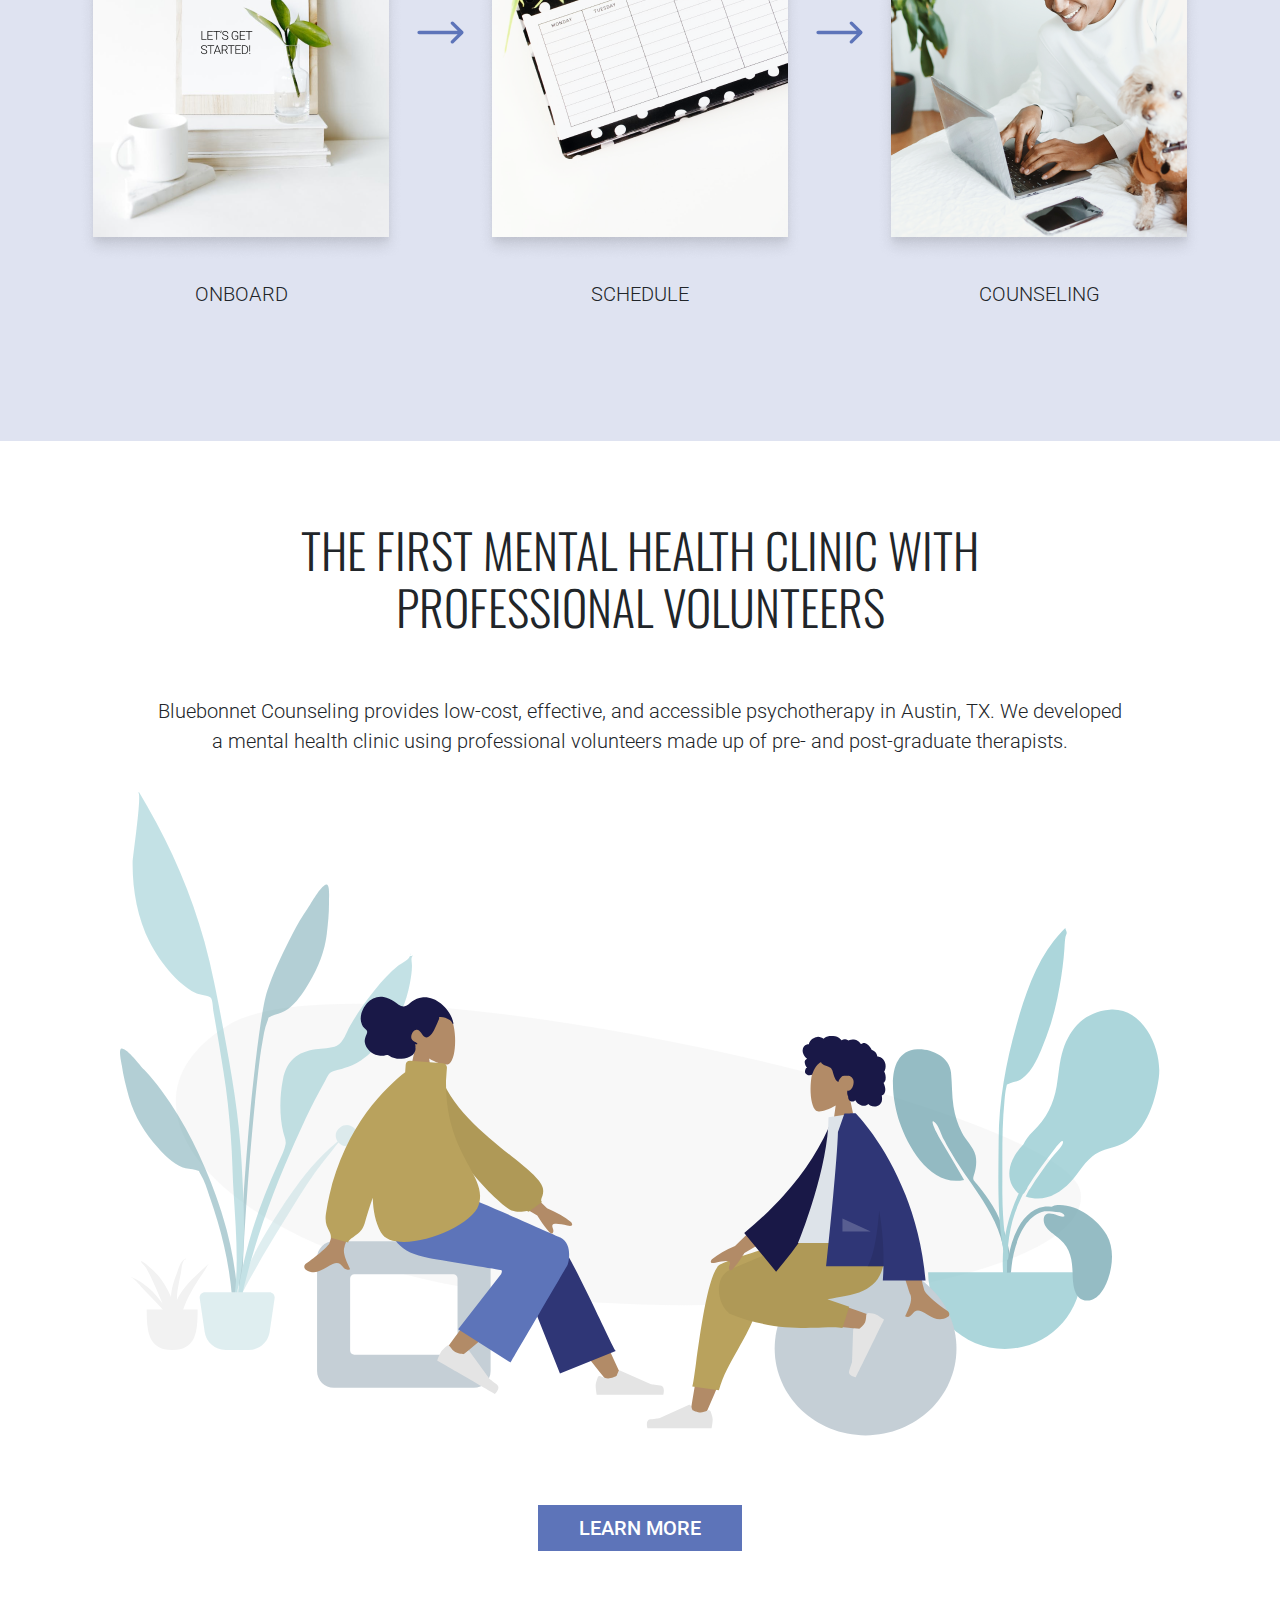
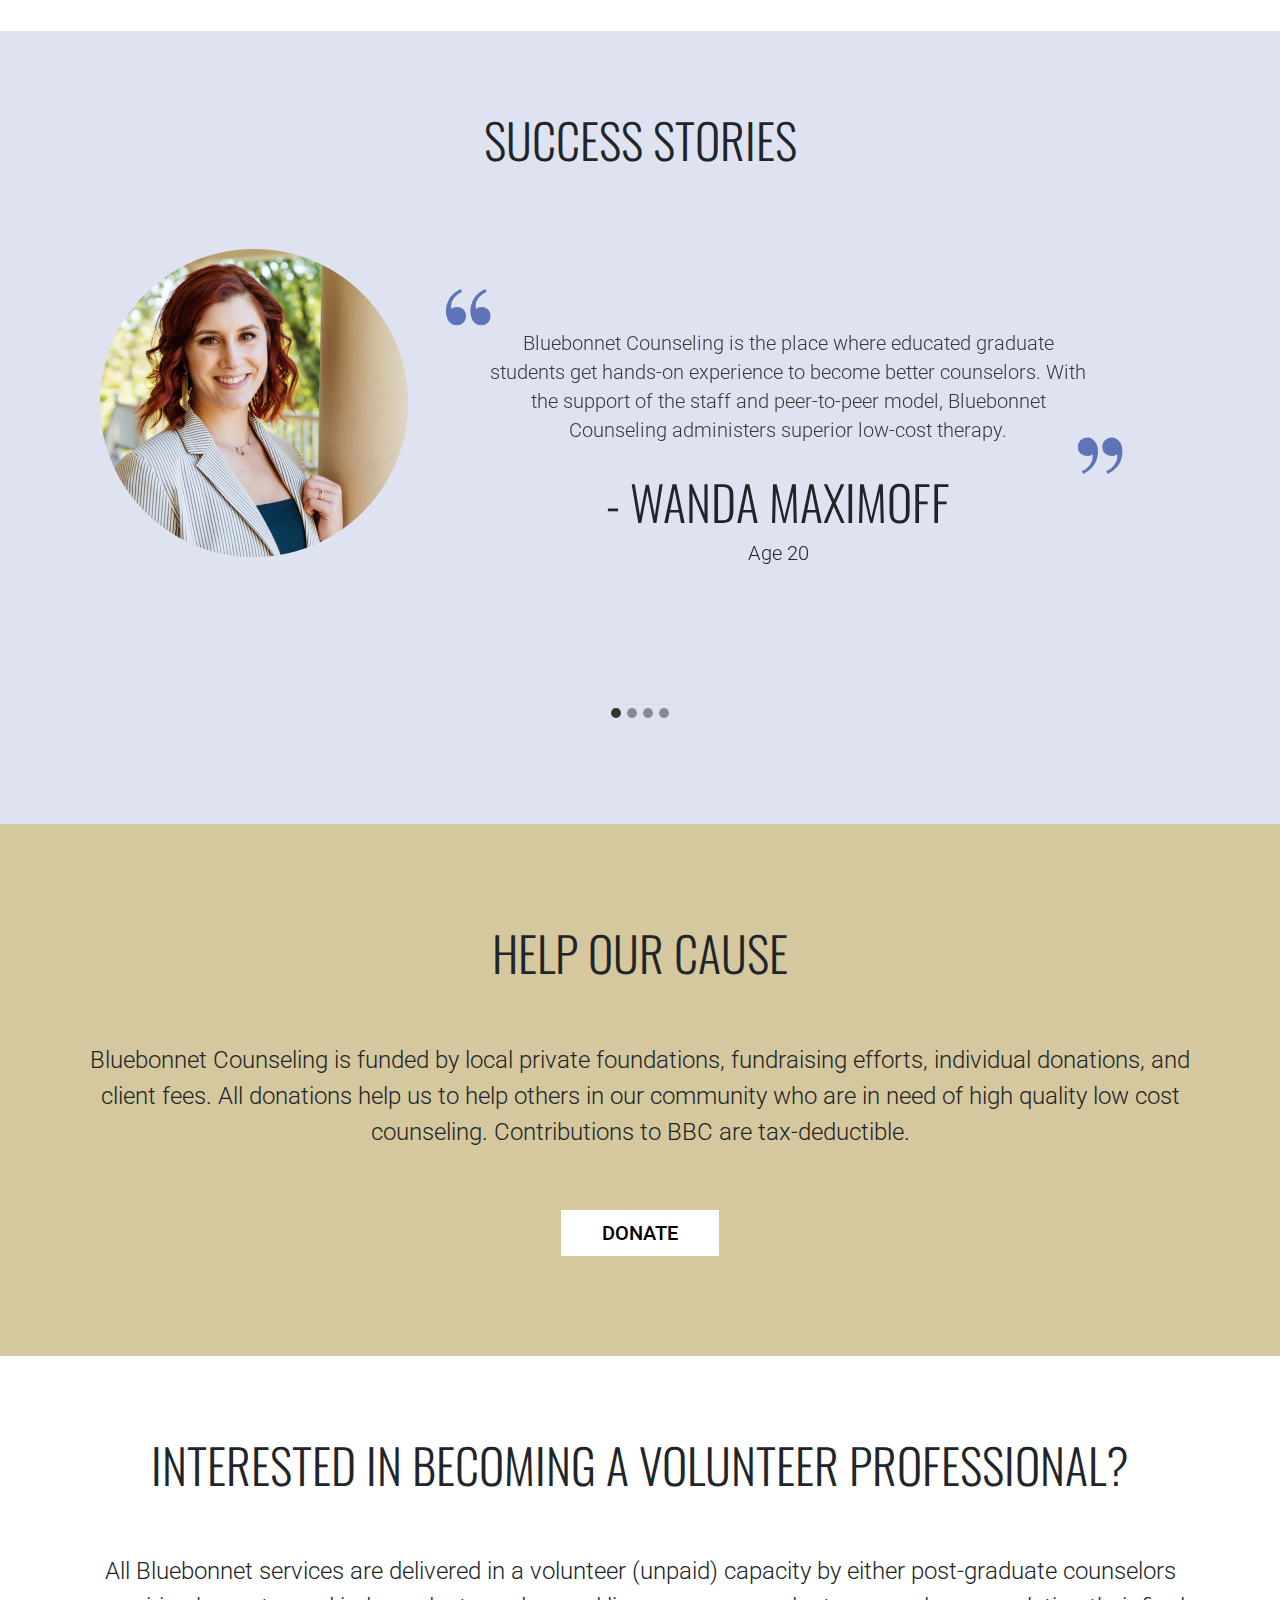
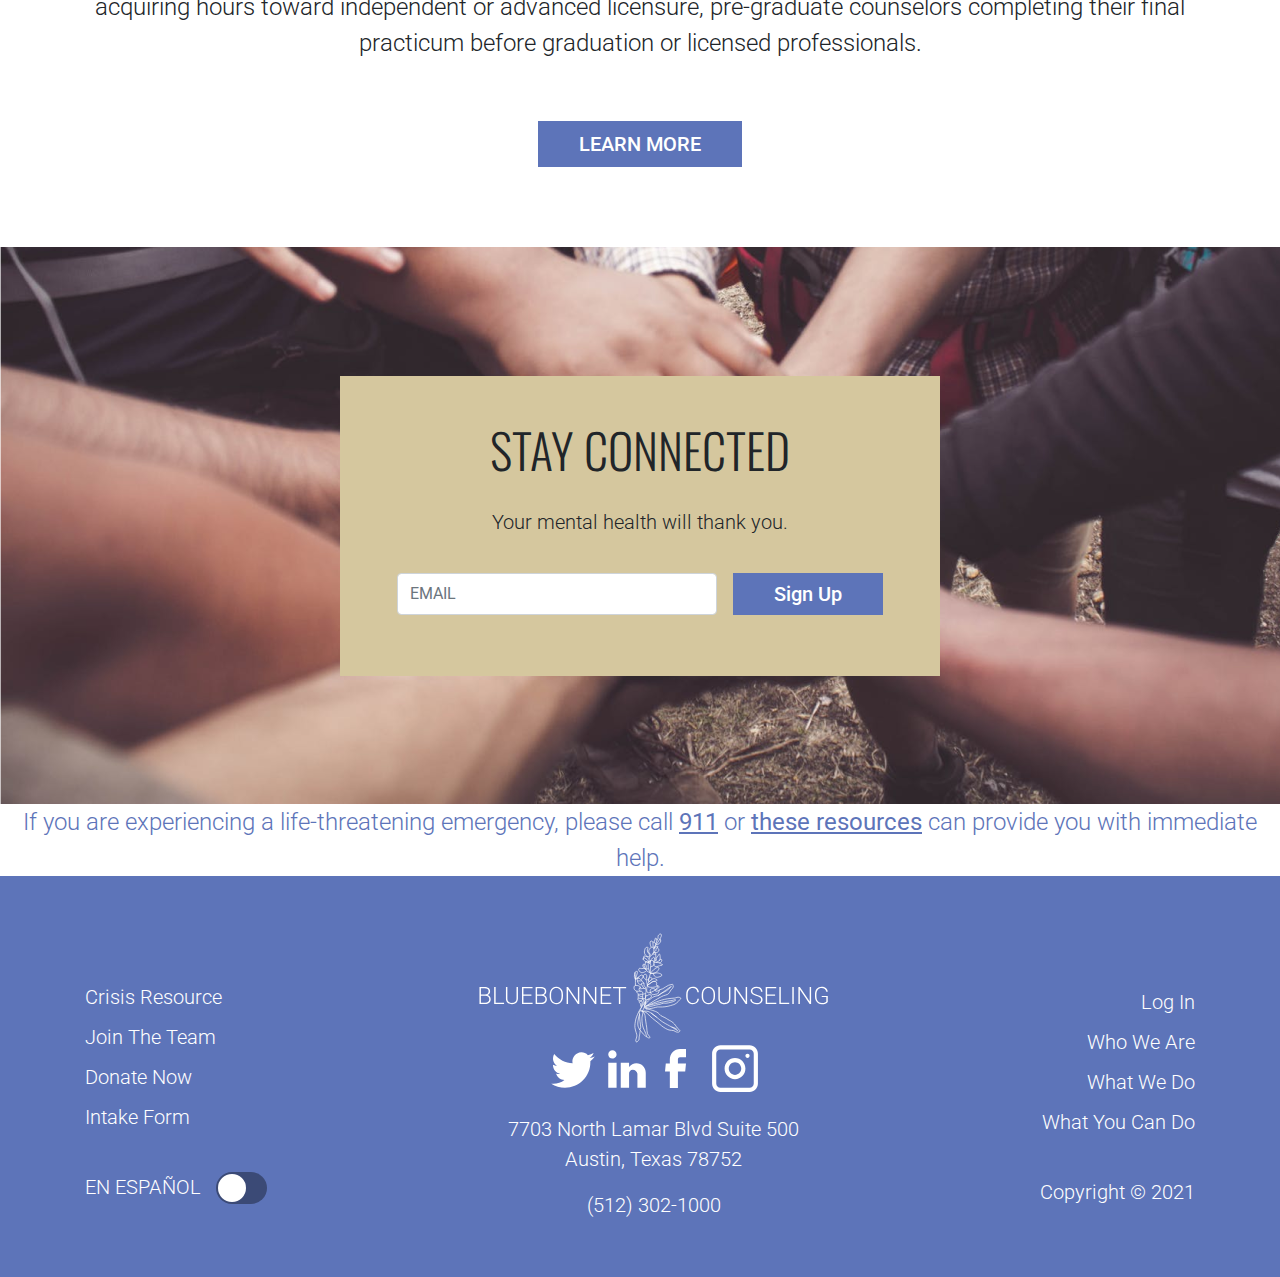
==== commit f0b5954b: "Add meta tag for UTF-8 because you have unicode in here" ====
--- a/index.html
+++ b/index.html
@@ -1,6 +1,7 @@
 <!DOCTYPE html>
 <html>
 <head>
+<meta charset="UTF-8">
 <title>Bluebonnet Counseling</title>
 <link rel="stylesheet" href="https://stackpath.bootstrapcdn.com/bootstrap/4.4.1/css/bootstrap.min.css" integrity="sha384-Vkoo8x4CGsO3+Hhxv8T/Q5PaXtkKtu6ug5TOeNV6gBiFeWPGFN9MuhOf23Q9Ifjh" crossorigin="anonymous">
 <link rel="stylesheet" href="css/stylehome.css">
